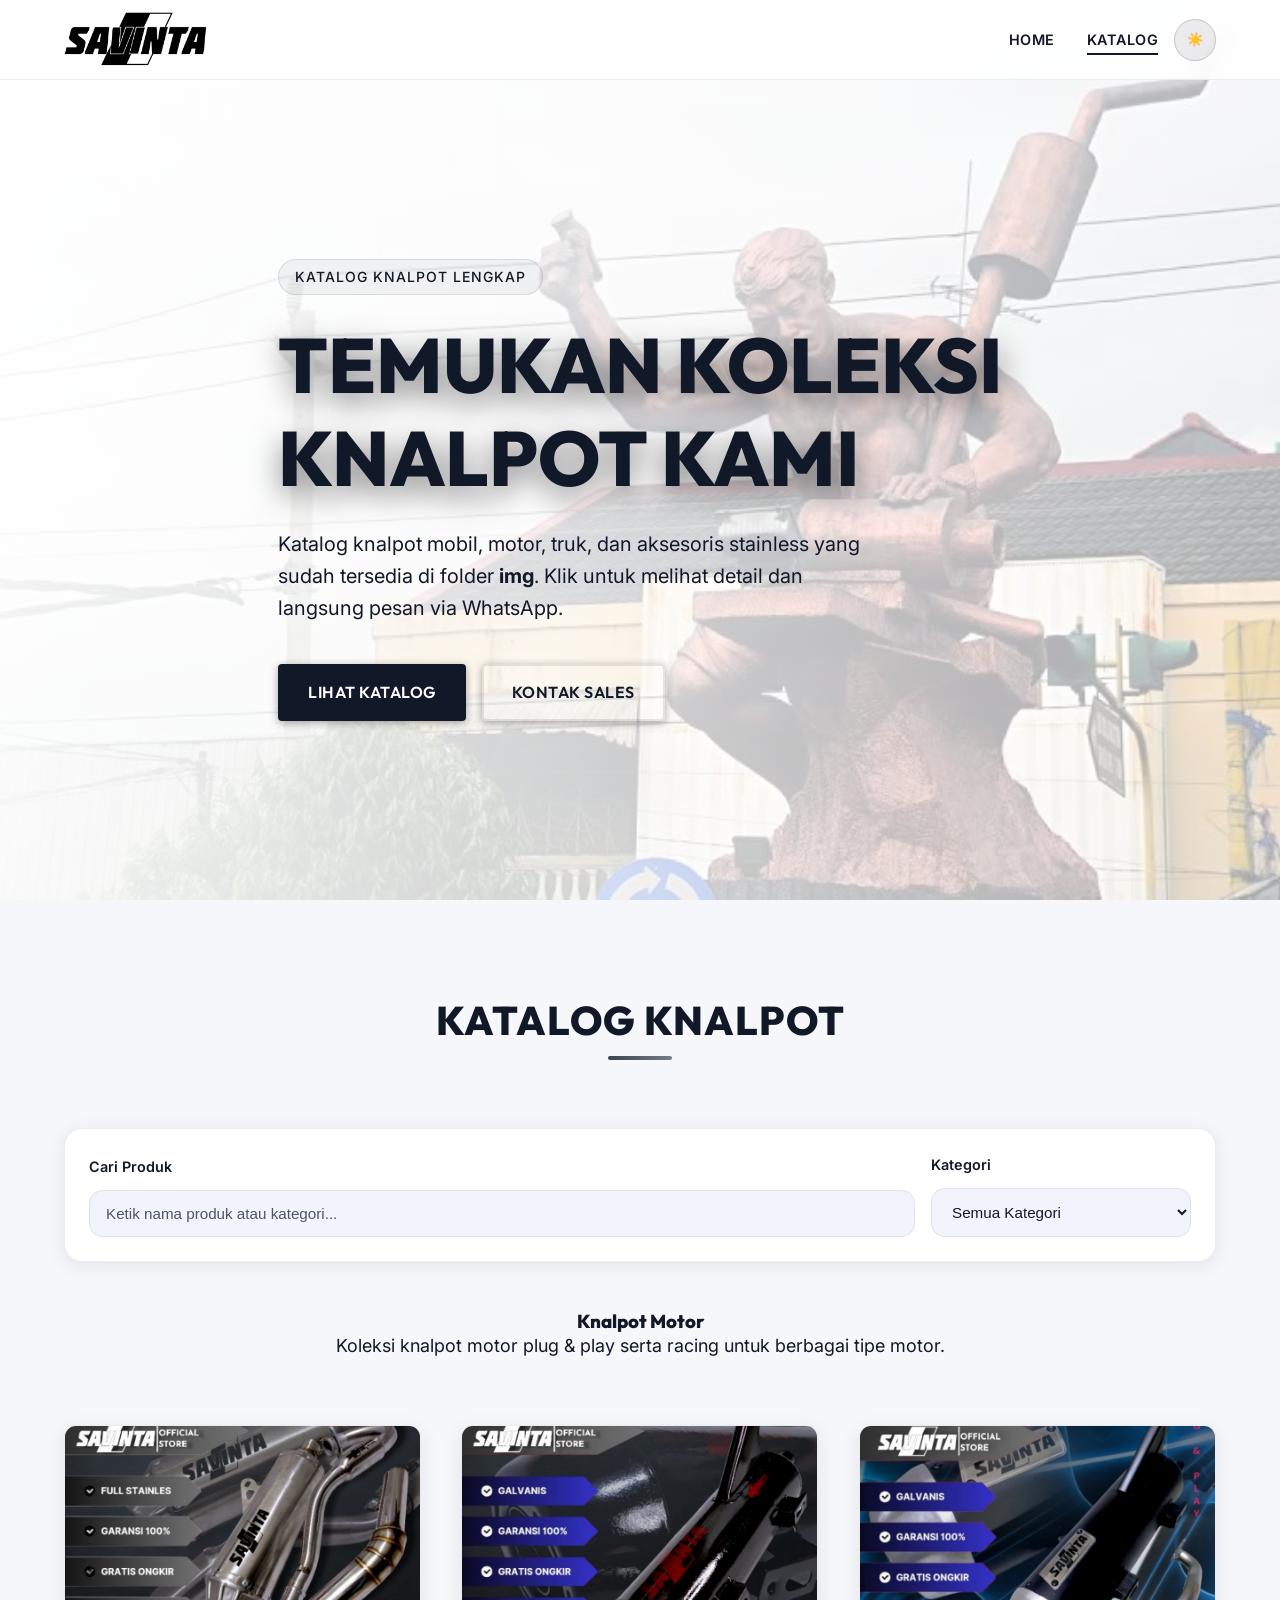
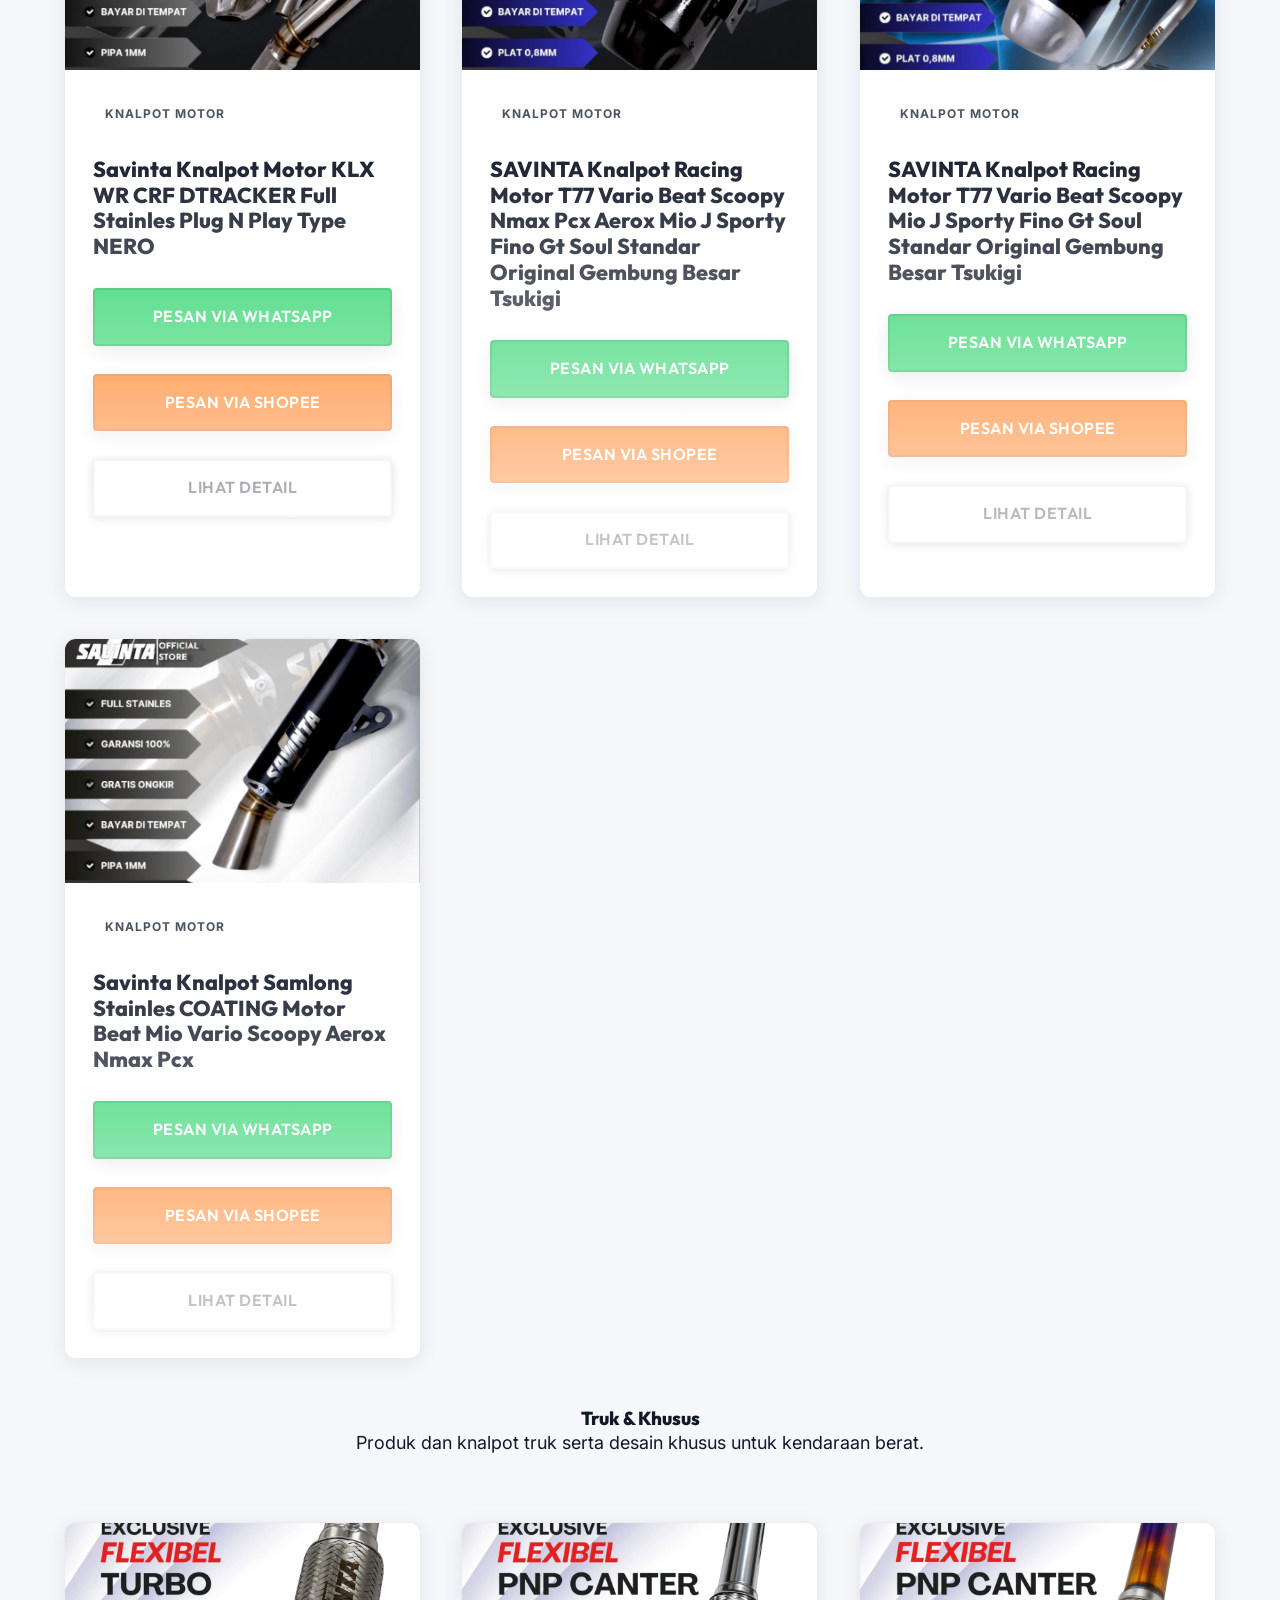
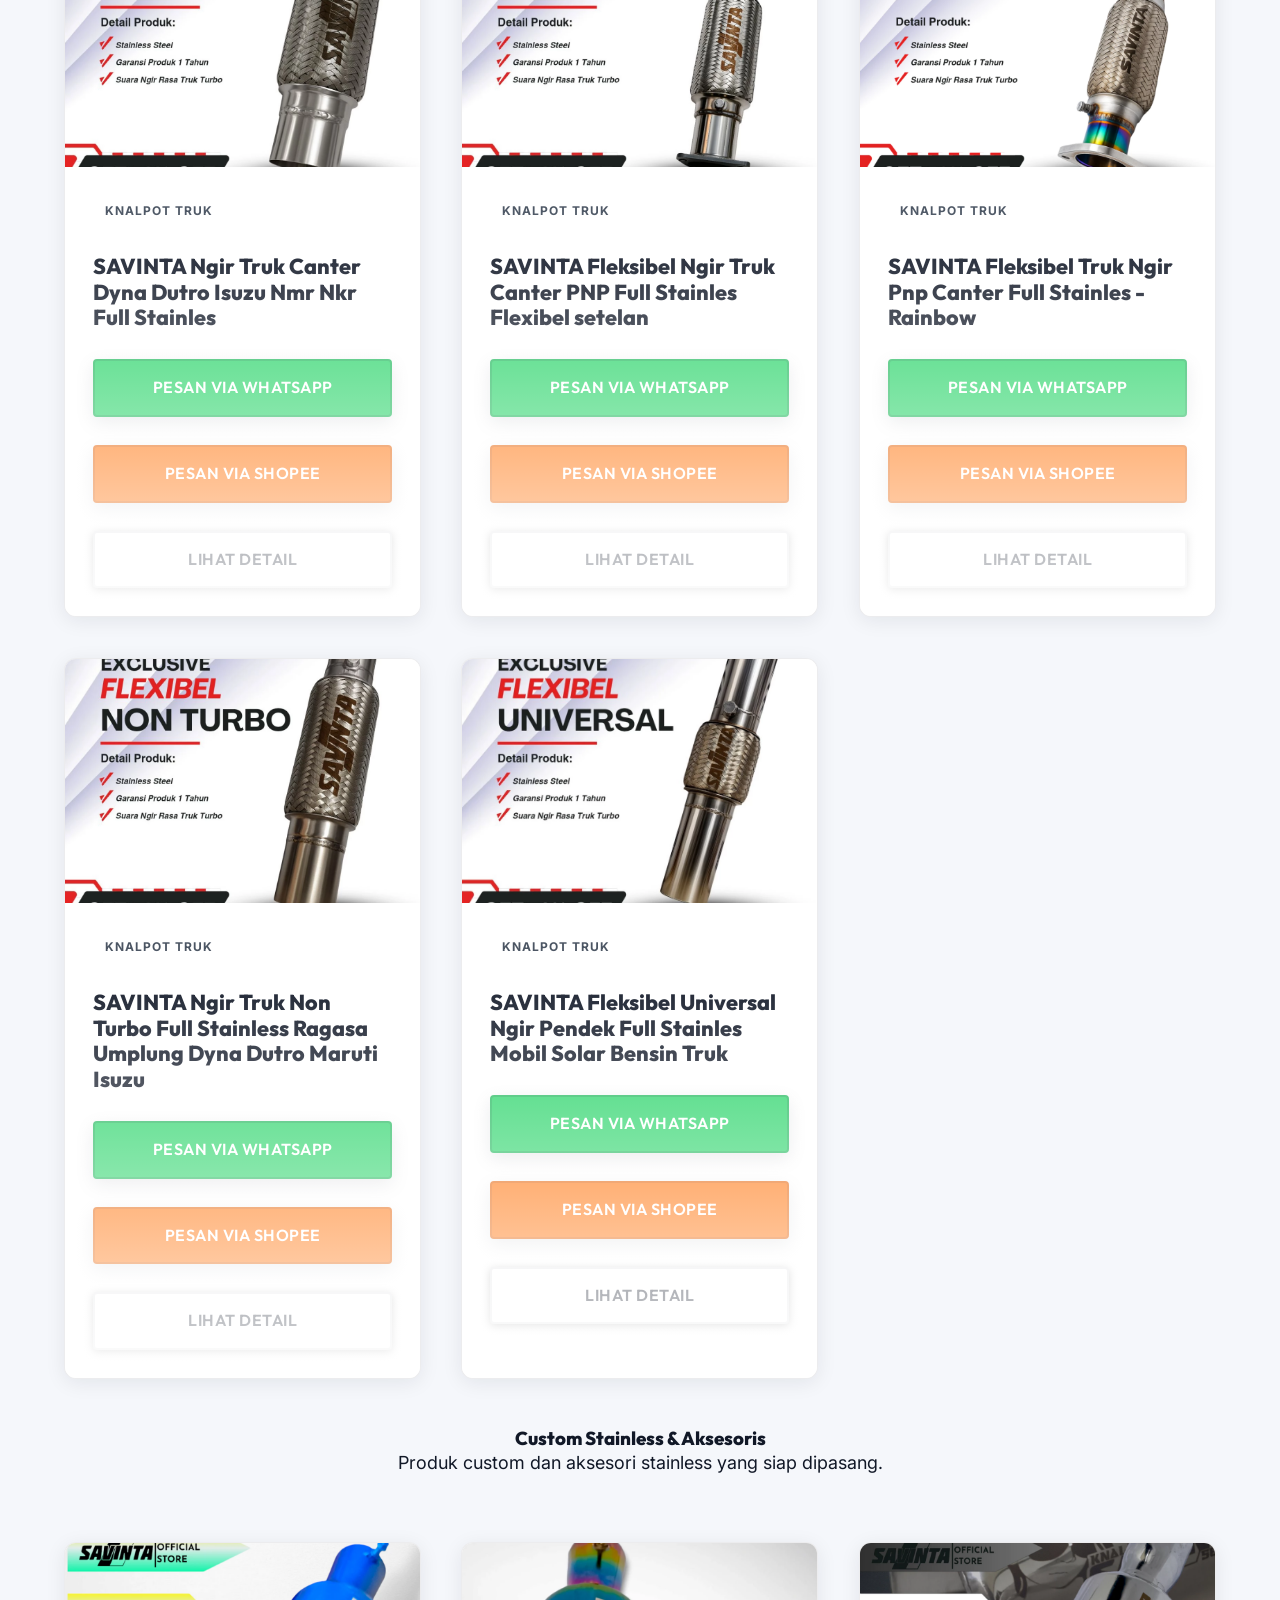
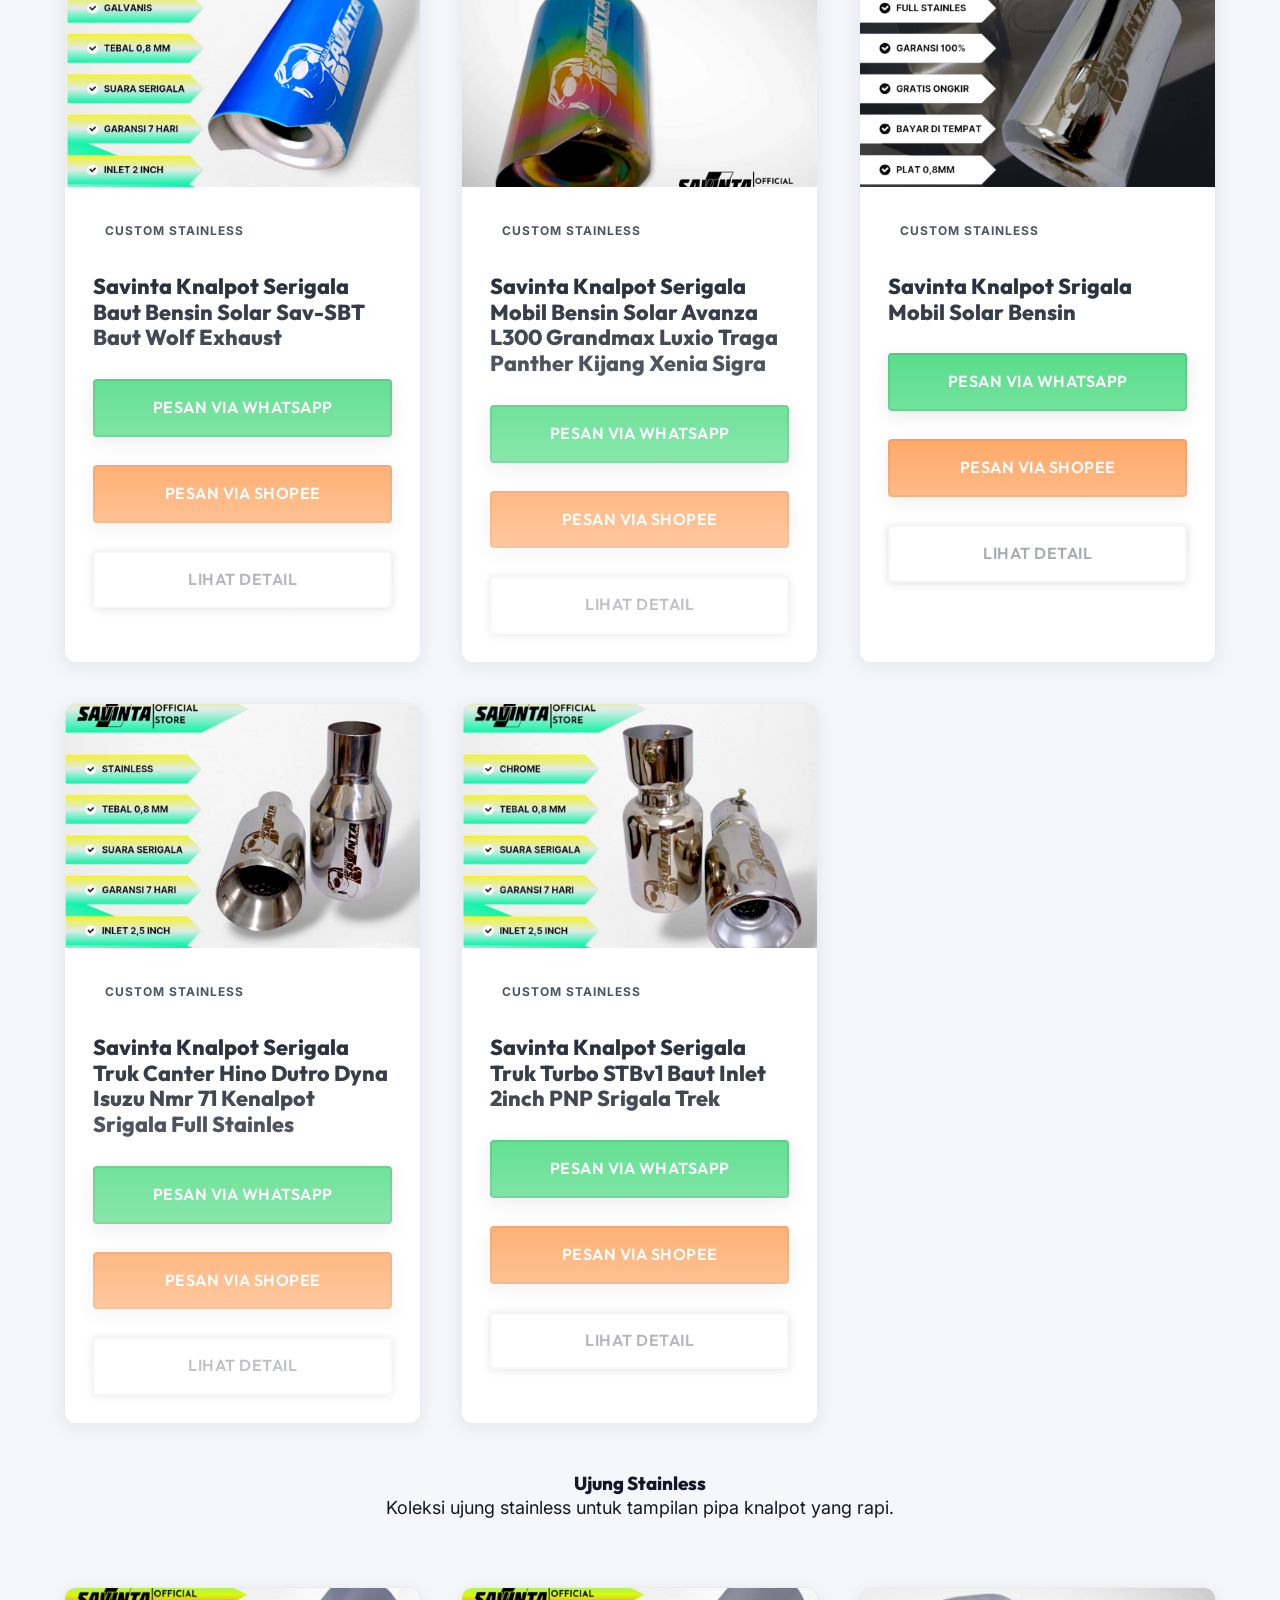
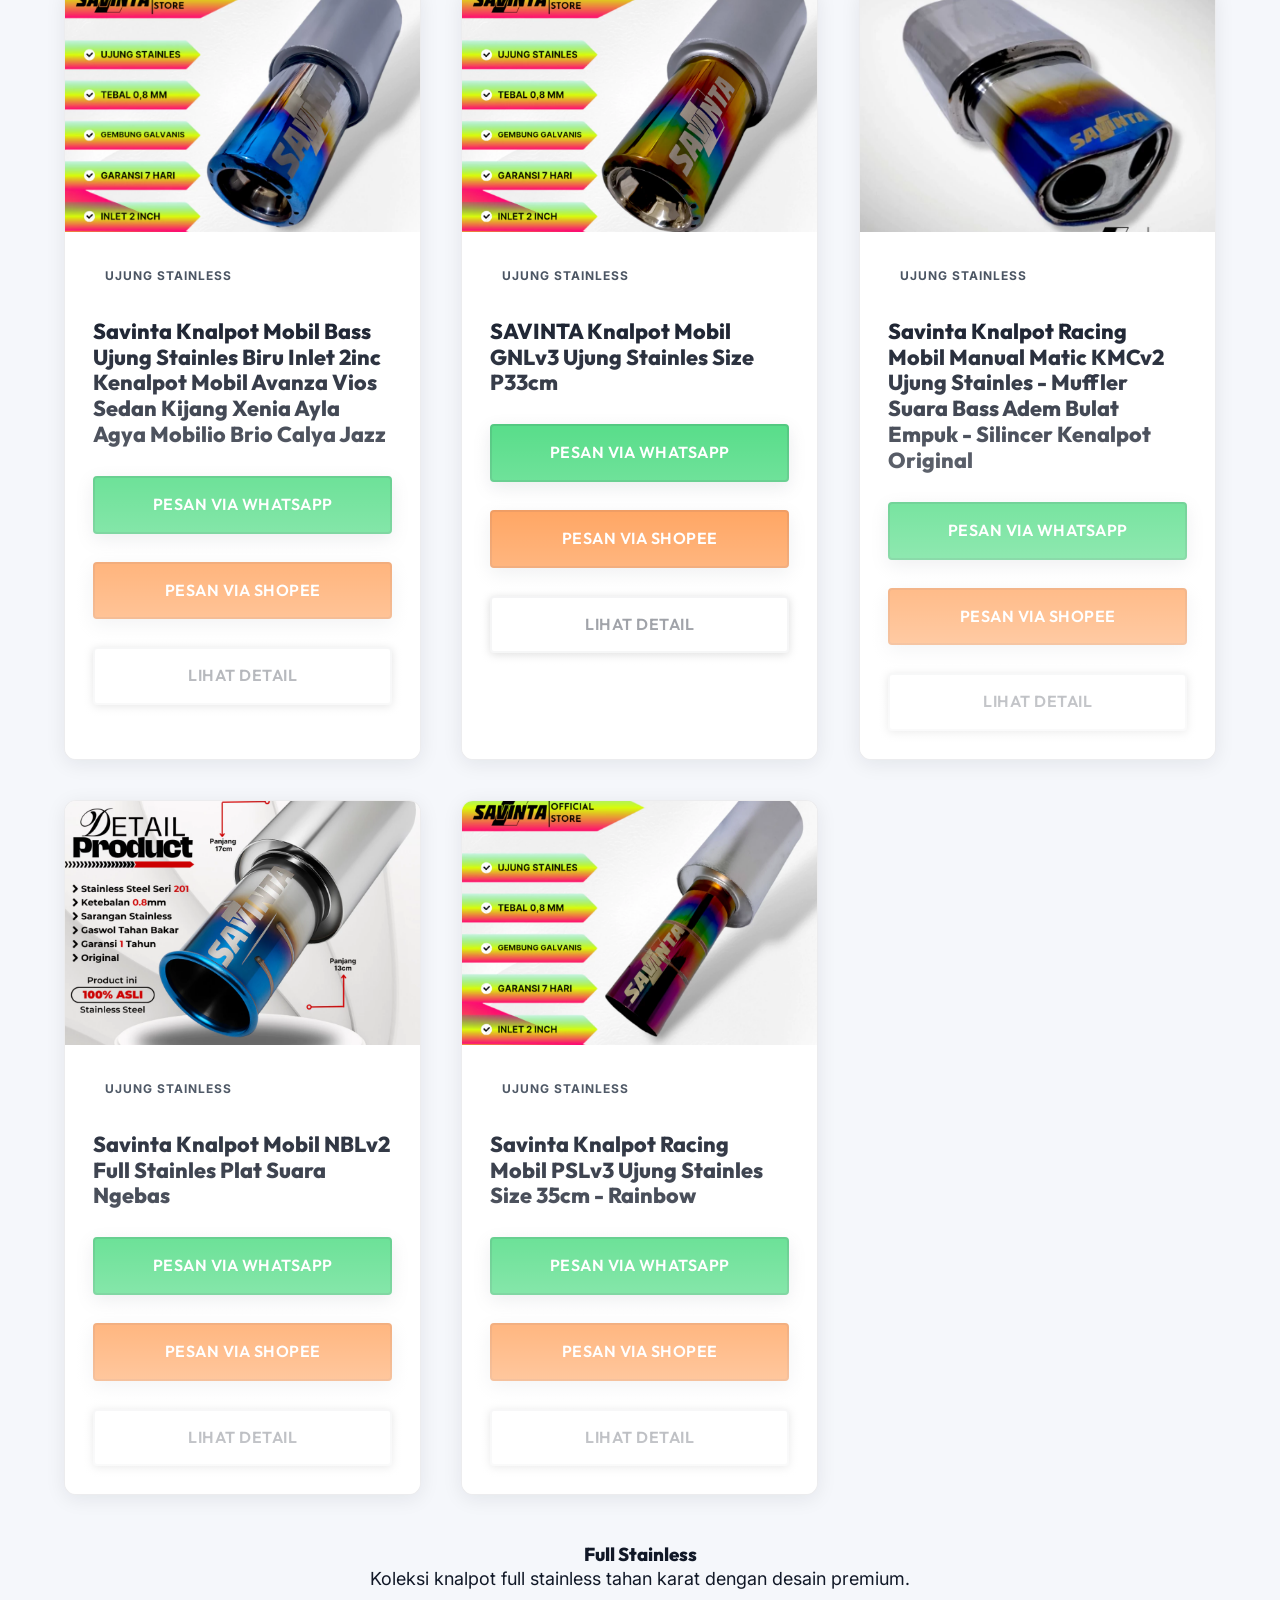
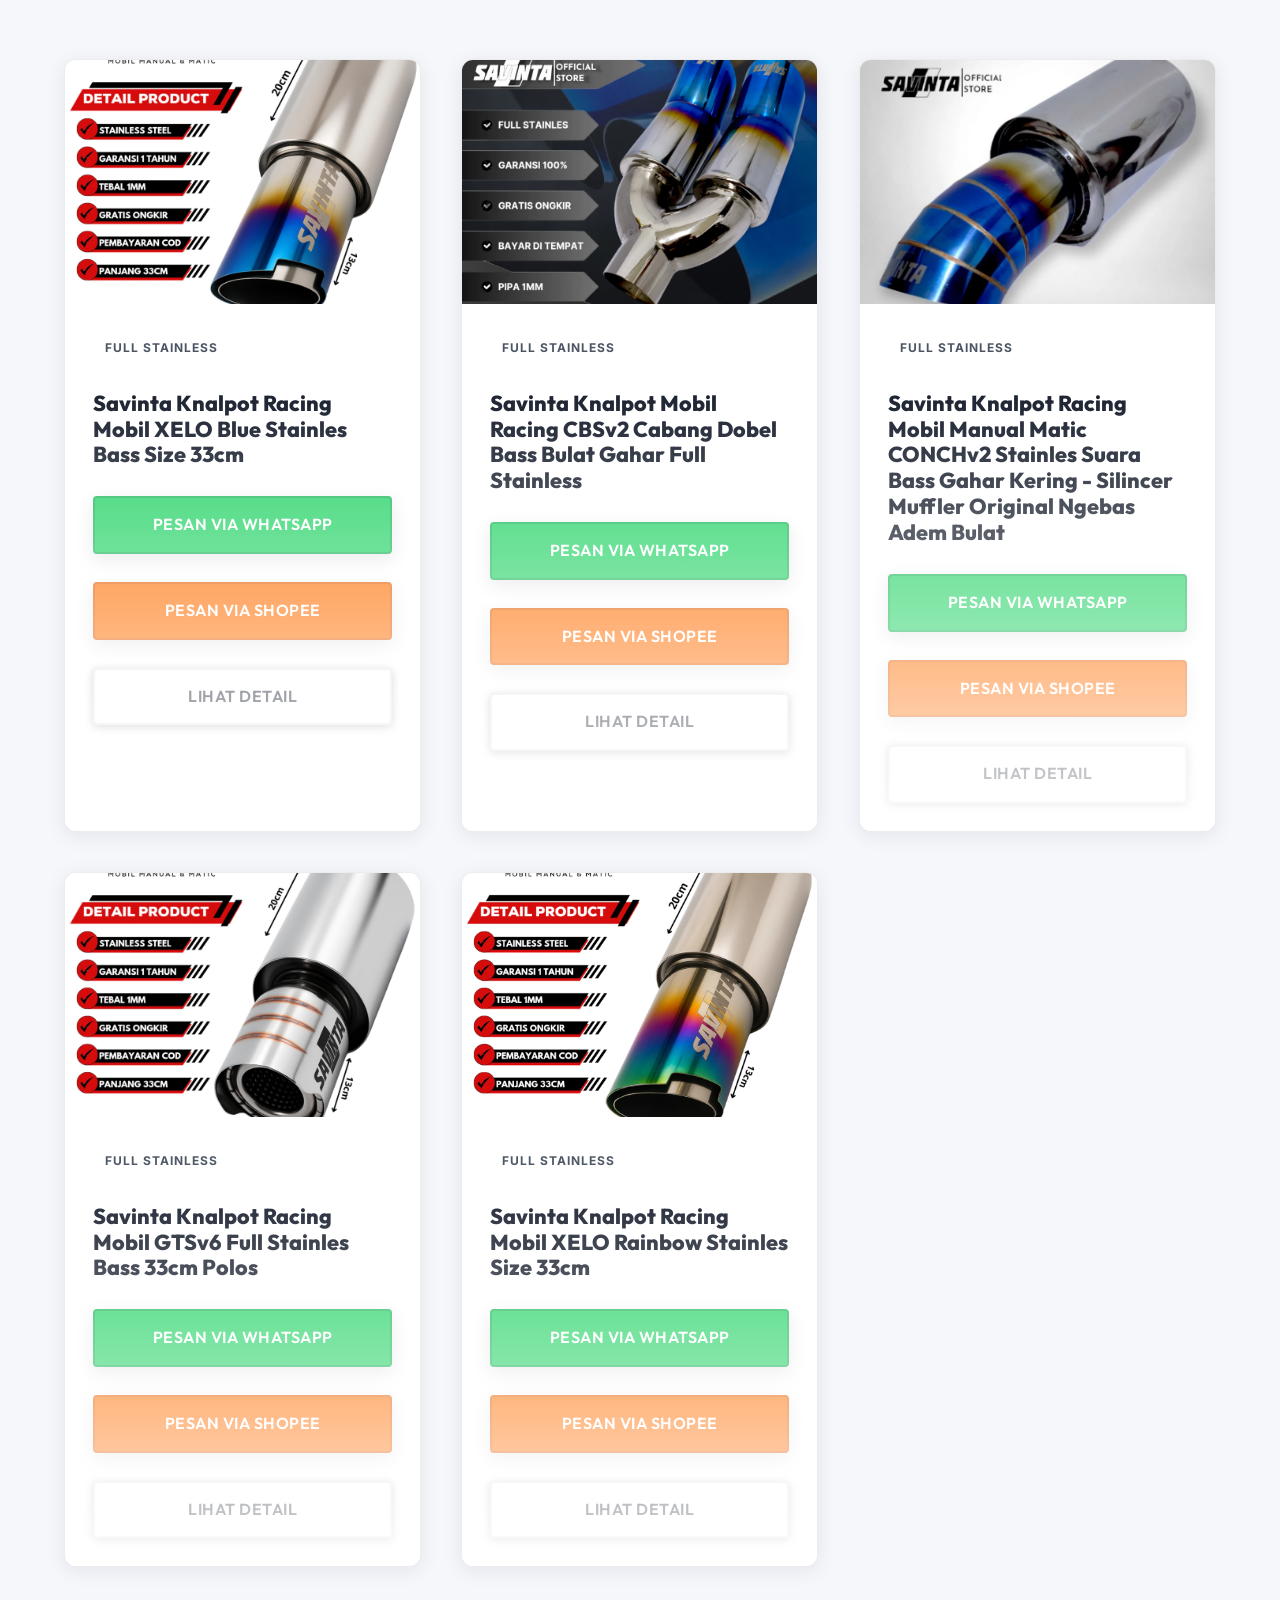
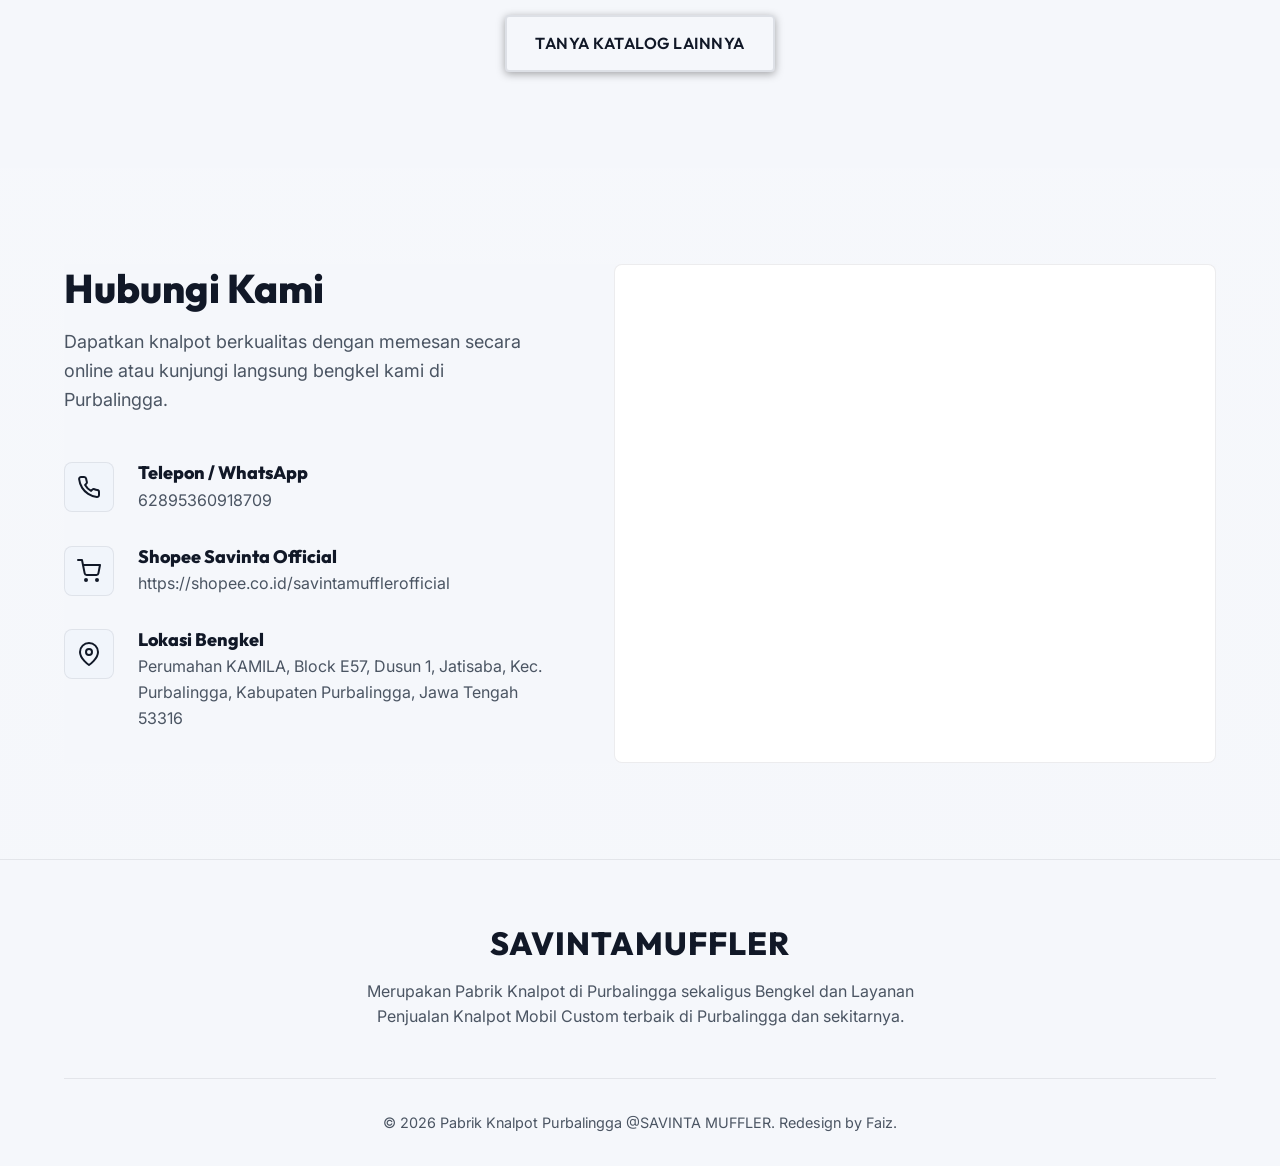
==== catalog.html @ f78b338f "Initial website upload" ====
<!DOCTYPE html>
<html lang="id">
<head>
    <meta charset="UTF-8">
    <meta name="viewport" content="width=device-width, initial-scale=1.0">
    <title>Katalog Knalpot | SAVINTA MUFFLER</title>
    <meta name="description" content="Katalog lengkap knalpot mobil, motor, truk, dan aksesoris stainless dari SAVINTA MUFFLER.">
    <link rel="preconnect" href="https://fonts.googleapis.com">
    <link rel="preconnect" href="https://fonts.gstatic.com" crossorigin>
    <link href="https://fonts.googleapis.com/css2?family=Inter:wght@300;400;500;600&family=Outfit:wght@400;600;800;900&display=swap" rel="stylesheet">
    <link rel="stylesheet" href="style.css">
    <script src="products.js" defer></script>
</head>
<body>
    <nav class="navbar">
        <div class="container nav-container">
            <a href="index.html" class="logo"><img src="img/logo savinta.png" alt="Savinta Muffler"></a>
            <div class="nav-links">
                <a href="index.html">Home</a>
                <a href="catalog.html" class="active">Katalog</a>
            </div>
            <button class="theme-toggle" type="button" aria-label="Toggle light and dark mode">🌙</button>
            <button class="mobile-menu-btn" aria-label="Toggle Menu">
                <span></span>
                <span></span>
                <span></span>
            </button>
        </div>
    </nav>

    <header id="home" class="hero">
        <div class="hero-overlay"></div>
        <div class="container hero-content animate-on-scroll">
            <div class="hero-badge">Katalog Knalpot Lengkap</div>
            <h1>Temukan Koleksi<br><span class="text-accent">Knalpot Kami</span></h1>
            <p>Katalog knalpot mobil, motor, truk, dan aksesoris stainless yang sudah tersedia di folder <strong>img</strong>. Klik untuk melihat detail dan langsung pesan via WhatsApp.</p>
            <div class="hero-buttons">
                <a href="#catalog" class="btn btn-primary">Lihat Katalog</a>
                <a href="index.html#contact" class="btn btn-secondary">Kontak Sales</a>
            </div>
        </div>
    </header>

    <main id="catalog">
        <section class="section products-section">
            <div class="container">
                <div class="section-header animate-on-scroll">
                    <h2>Katalog Knalpot</h2>
                </div>

                <div class="catalog-control-panel animate-on-scroll">
                    <div class="catalog-search">
                        <label for="catalog-search-input">Cari Produk</label>
                        <input id="catalog-search-input" type="search" placeholder="Ketik nama produk atau kategori...">
                    </div>
                    <div class="catalog-filter">
                        <label for="catalog-category-select">Kategori</label>
                        <select id="catalog-category-select">
                            <option value="all">Semua Kategori</option>
                            <option value="Knalpot Motor">Knalpot Motor</option>
                            <option value="Knalpot Truk">Knalpot Truk</option>
                            <option value="Custom Stainless">Custom Stainless</option>
                            <option value="Ujung Stainless">Ujung Stainless</option>
                            <option value="Full Stainless">Full Stainless</option>
                        </select>
                    </div>
                </div>

                <div class="section-header animate-on-scroll">
                    <h3>Knalpot Motor</h3>
                    <p>Koleksi knalpot motor plug & play serta racing untuk berbagai tipe motor.</p>
                </div>
                <div class="products-grid" id="category-motor"></div>

                <div class="section-header animate-on-scroll" style="margin-top: 3rem;">
                    <h3>Truk & Khusus</h3>
                    <p>Produk dan knalpot truk serta desain khusus untuk kendaraan berat.</p>
                </div>
                <div class="products-grid" id="category-truk"></div>

                <div class="section-header animate-on-scroll" style="margin-top: 3rem;">
                    <h3>Custom Stainless & Aksesoris</h3>
                    <p>Produk custom dan aksesori stainless yang siap dipasang.</p>
                </div>
                <div class="products-grid" id="category-custom"></div>

                <div class="section-header animate-on-scroll" style="margin-top: 3rem;">
                    <h3>Ujung Stainless</h3>
                    <p>Koleksi ujung stainless untuk tampilan pipa knalpot yang rapi.</p>
                </div>
                <div class="products-grid" id="category-ujung"></div>

                <div class="section-header animate-on-scroll" style="margin-top: 3rem;">
                    <h3>Full Stainless</h3>
                    <p>Koleksi knalpot full stainless tahan karat dengan desain premium.</p>
                </div>
                <div class="products-grid" id="category-full"></div>

                <div class="text-center" style="margin-top: 3rem;">
                    <a href="https://api.whatsapp.com/send?phone=62895360918709" class="btn btn-secondary">Tanya Katalog Lainnya</a>
                </div>
            </div>
        </section>
    </main>

    <section id="contact" class="section contact-section">
        <div class="container">
            <div class="contact-grid">
                <div class="contact-info animate-on-scroll fade-right">
                    <h2>Hubungi Kami</h2>
                    <p>Dapatkan knalpot berkualitas dengan memesan secara online atau kunjungi langsung bengkel kami di Purbalingga.</p>
                    
                    <div class="contact-methods">
                        <div class="contact-item">
                            <div class="contact-icon">
                                <svg width="24" height="24" viewBox="0 0 24 24" fill="none" stroke="currentColor" stroke-width="2" stroke-linecap="round" stroke-linejoin="round"><path d="M22 16.92v3a2 2 0 0 1-2.18 2 19.79 19.79 0 0 1-8.63-3.07 19.5 19.5 0 0 1-6-6 19.79 19.79 0 0 1-3.07-8.67A2 2 0 0 1 4.11 2h3a2 2 0 0 1 2 1.72 12.84 12.84 0 0 0 .7 2.81 2 2 0 0 1-.45 2.11L8.09 9.91a16 16 0 0 0 6 6l1.27-1.27a2 2 0 0 1 2.11-.45 12.84 12.84 0 0 0 2.81.7A2 2 0 0 1 22 16.92z"></path></svg>
                            </div>
                            <div>
                                <h4>Telepon / WhatsApp</h4>
                                <p><a href="https://api.whatsapp.com/send?phone=62895360918709" target="_blank">62895360918709</a></p>
                            </div>
                        </div>
                        <div class="contact-item">
                            <div class="contact-icon">
                                <svg width="24" height="24" viewBox="0 0 24 24" fill="none" stroke="currentColor" stroke-width="2" stroke-linecap="round" stroke-linejoin="round">
                                    <circle cx="9" cy="21" r="1"></circle>
                                    <circle cx="20" cy="21" r="1"></circle>
                                    <path d="M1 1h4l2.68 13.39a2 2 0 0 0 2 1.61h9.72a2 2 0 0 0 2-1.61L23 6H6"></path>
                                </svg>
                            </div>
                            <div>
                                <h4>Shopee Savinta Official</h4>
                                <p><a href="https://shopee.co.id/savintamufflerofficial?page=0&shopCollection=245071806" target="_blank">https://shopee.co.id/savintamufflerofficial</a></p>
                            </div>
                        </div>
                        <div class="contact-item">
                            <div class="contact-icon">
                                <svg width="24" height="24" viewBox="0 0 24 24" fill="none" stroke="currentColor" stroke-width="2" stroke-linecap="round" stroke-linejoin="round"><path d="M21 10c0 7-9 13-9 13s-9-6-9-13a9 9 0 0 1 18 0z"></path><circle cx="12" cy="10" r="3"></circle></svg>
                            </div>
                            <div>
                                <h4>Lokasi Bengkel</h4>
                                <p>Perumahan KAMILA, Block E57, Dusun 1, Jatisaba, Kec. Purbalingga, Kabupaten Purbalingga, Jawa Tengah 53316</p>
                            </div>
                        </div>
                    </div>
                </div>
                <div class="contact-map animate-on-scroll fade-left">
                    <div class="map-container">
                        <iframe src="https://www.google.com/maps/embed?pb=!1m18!1m12!1m3!1d3956.589694545901!2d109.3903911751651!3d-7.399785572860314!2m3!1f0!2f0!3f0!3m2!1i1024!2i768!4f13.1!3m3!1m2!1s0x2e65595ae5bf786d%3A0x7cb6e2f49caf1fd!2sSAVINTA%20MUFFLER%20(%20PUSAT%20KNALPOT%20)!5e0!3m2!1sid!2sid!4v1781726439568!5m2!1sid!2sid" width="600" height="450" style="border:0;" allowfullscreen="" loading="lazy" referrerpolicy="no-referrer-when-downgrade"></iframe>
                    </div>
                </div>
            </div>
        </div>
    </section>

    <footer class="footer">
        <div class="container">
            <div class="footer-content">
                <div class="footer-logo">
                    <h2>SAVINTA<span>MUFFLER</span></h2>
                    <p>Merupakan Pabrik Knalpot di Purbalingga sekaligus Bengkel dan Layanan Penjualan Knalpot Mobil Custom terbaik di Purbalingga dan sekitarnya.</p>
                </div>
            </div>
            <div class="footer-bottom">
                <p>&copy; 2026 Pabrik Knalpot Purbalingga @SAVINTA MUFFLER. Redesign by Faiz.</p>
            </div>
        </div>
    </footer>

    <script>
    const escapeHtml = window.escapeHtml || function(str) {
        if (!str) return '';
        return String(str)
            .replace(/&/g, '&amp;')
            .replace(/</g, '&lt;')
            .replace(/>/g, '&gt;')
            .replace(/"/g, '&quot;')
            .replace(/'/g, '&#039;');
    };

    // Auto-generate all catalog products from PRODUCTS data
    document.addEventListener('DOMContentLoaded', () => {
        if (window.PRODUCTS) {
            const categoryContainers = {
                'Knalpot Motor': document.getElementById('category-motor'),
                'Knalpot Truk': document.getElementById('category-truk'),
                'Custom Stainless': document.getElementById('category-custom'),
                'Ujung Stainless': document.getElementById('category-ujung'),
                'Full Stainless': document.getElementById('category-full')
            };

            Object.entries(PRODUCTS).forEach(([slug, prod], idx) => {
                const card = document.createElement('div');
                card.className = 'product-card animate-on-scroll fade-up';
                card.dataset.productSlug = slug;
                card.style.transitionDelay = (idx % 6) * 0.1 + 's';

                card.innerHTML = `
                    <div class="product-image">
                        <img src="${prod.image}" alt="${escapeHtml(prod.title)}">
                    </div>
                    <div class="product-info">
                        <span class="product-category">${escapeHtml(prod.category)}</span>
                        <h3>${escapeHtml(prod.title)}</h3>
                        <a class="btn btn-whatsapp btn-full" target="_blank" href="https://api.whatsapp.com/send?phone=62895360918709&text=${encodeURIComponent(prod.whatsapp)}">Pesan via WhatsApp</a>
                        <a class="btn btn-shopee btn-full" data-shopee-for="${slug}" target="_blank" href="${prod.shopee || '#'}">Pesan via Shopee</a>
                        <a href="product.html?id=${slug}" class="btn btn-secondary btn-full">Lihat Detail</a>
                    </div>`;

                const targetContainer = categoryContainers[prod.category] || document.getElementById('catalog-products');
                if (targetContainer) {
                    targetContainer.appendChild(card);
                }
            });
        }
    });
    </script>
    <script src="script.js"></script>
</body>
</html>
---- style.css ----
:root {
    /* Color Palette - Premium Dark/Garage Theme */
    --bg-primary: #000000;
    --bg-secondary: #0b0b0b;
    --bg-tertiary: #141414;

    --accent-primary: #ffffff; /* white accent for monochrome */
    --accent-hover: #e6e6e6;
    --accent-contrast: #000000; /* contrasting dark color for buttons/text */

    --text-primary: #ffffff;
    --text-secondary: #bfbfbf;
    --text-muted: #808080;
    
    --border-color: rgba(255, 255, 255, 0.08);
    
    /* Typography */
    --font-heading: 'Outfit', sans-serif;
    --font-body: 'Inter', sans-serif;
    
    /* Layout */
    --max-width: 1200px;
    --nav-height: 80px;
    
    /* Effects */
    --transition-fast: 0.2s ease;
    --transition-normal: 0.4s cubic-bezier(0.16, 1, 0.3, 1);
    --shadow-subtle: 0 4px 20px rgba(0,0,0,0.45);
    --shadow-glow: 0 6px 18px rgba(0,0,0,0.35);
}

* {
    margin: 0;
    padding: 0;
    box-sizing: border-box;
}

html {
    scroll-behavior: smooth;
    scroll-padding-top: var(--nav-height);
}

body {
    font-family: var(--font-body);
    background-color: var(--bg-primary);
    background-image: linear-gradient(180deg, rgba(255,255,255,0.02) 0%, rgba(0,0,0,0.06) 100%);
    color: var(--text-primary);
    line-height: 1.6;
    overflow-x: hidden;
}

body.light-mode {
    --bg-primary: #f5f7fb;
    --bg-secondary: #ffffff;
    --bg-tertiary: #f1f5fb;
    --accent-primary: #111827;
    --accent-hover: #1f2937;
    --accent-contrast: #ffffff;
    --text-primary: #111827;
    --text-secondary: #4b5563;
    --text-muted: #6b7280;
    --border-color: rgba(17, 24, 39, 0.08);
    --shadow-subtle: 0 4px 20px rgba(15, 23, 42, 0.08);
    --shadow-glow: 0 6px 18px rgba(15, 23, 42, 0.12);
    background-color: var(--bg-primary);
    background-image: linear-gradient(180deg, rgba(255,255,255,0.95) 0%, rgba(245,247,251,0.95) 100%);
}

body.light-mode .navbar {
    background-color: rgba(255,255,255,0.88);
}

body.light-mode .navbar.scrolled {
    background-color: rgba(255,255,255,0.98);
    box-shadow: 0 4px 20px rgba(15,23,42,0.08);
    border-bottom-color: var(--border-color);
}

body.light-mode .hero-overlay {
    background: linear-gradient(90deg, rgba(245,247,251,0.9) 0%, rgba(245,247,251,0.75) 50%, rgba(245,247,251,0.6) 100%);
}

body.light-mode .btn-primary {
    background-color: var(--accent-primary);
    color: var(--accent-contrast);
    border-color: rgba(17,24,39,0.12);
}

body.light-mode .btn-primary:hover {
    box-shadow: 0 12px 28px rgba(15,23,42,0.1);
}

body.light-mode .btn-secondary:hover {
    border-color: rgba(17,24,39,0.15);
    background-color: rgba(17,24,39,0.04);
}

body.light-mode .footer-bottom {
    border-top-color: var(--border-color);
    color: var(--text-muted);
}

body.light-mode .nav-links a:hover::after,
body.light-mode .nav-links a.active::after {
    background-color: var(--accent-primary);
}

body.light-mode .hero p,
body.light-mode .section-header p,
body.light-mode .about-text p,
body.light-mode .product-info h3,
body.light-mode .product-info span,
body.light-mode .feature-card p,
body.light-mode .benefit-card p,
body.light-mode .contact-info p,
body.light-mode .footer p {
    color: var(--text-secondary);
}

body.light-mode .btn-primary {
    background-color: var(--accent-primary);
    color: var(--accent-contrast);
}

body.light-mode .btn-secondary {
    color: var(--text-primary);
    border-color: rgba(17,24,39,0.1);
}

body.light-mode .nav-links a {
    color: var(--text-primary);
}

body.light-mode .catalog-control-panel,
body.light-mode .product-card,
body.light-mode .detail-info,
body.light-mode .media-carousel,
body.light-mode .benefit-card,
body.light-mode .feature-card,
body.light-mode .contact-icon,
body.light-mode .footer {
    background-color: var(--bg-secondary);
}

body.light-mode .catalog-control-panel {
    border-color: var(--border-color);
    box-shadow: var(--shadow-subtle);
}

body.light-mode .catalog-search input,
body.light-mode .catalog-filter select {
    background-color: var(--bg-tertiary);
    border-color: var(--border-color);
    color: var(--text-primary);
}

body.light-mode .catalog-search input::placeholder,
body.light-mode .catalog-filter select {
    color: var(--text-secondary);
}

body.light-mode .product-card {
    border: 1px solid var(--border-color);
    box-shadow: 0 12px 24px rgba(15,23,42,0.08);
}

body.light-mode .product-card:hover {
    box-shadow: 0 14px 30px rgba(15,23,42,0.12);
}

body.light-mode .product-image {
    background-color: #f8fafc;
}

body.light-mode .product-card::after {
    background: linear-gradient(180deg, transparent 0%, rgba(245,247,251,0.95) 100%);
}

body.light-mode .carousel-button {
    background: rgba(17,24,39,0.18);
    color: var(--text-primary);
    border-color: rgba(17,24,39,0.24);
}

body.light-mode .carousel-button:hover {
    background: rgba(17,24,39,0.24);
}

body.light-mode .carousel-dot {
    background: rgba(17,24,39,0.18);
    border-color: rgba(17,24,39,0.25);
}

body.light-mode .carousel-dot.active {
    background: rgba(17,24,39,0.85);
}

body.light-mode .btn-secondary:hover {
    border-color: rgba(17,24,39,0.15);
    background-color: rgba(17,24,39,0.04);
}

body.light-mode .footer {
    border-top-color: var(--border-color);
    background-color: var(--bg-tertiary);
}

body.light-mode .hero h1,
body.light-mode .hero p,
body.light-mode .hero-badge,
body.light-mode .section-header h2,
body.light-mode .section-header p,
body.light-mode .about-text h2,
body.light-mode .detail-info h1,
body.light-mode .product-info h3,
body.light-mode .feature-card h3,
body.light-mode .benefit-card h3,
body.light-mode .contact-item h4,
body.light-mode .contact-info > p {
    color: var(--text-primary);
}

body.light-mode .hero-edge,
body.light-mode .about-text p,
body.light-mode .product-description,
body.light-mode .detail-error p,
body.light-mode .footer p,
body.light-mode .benefit-card p,
body.light-mode .feature-card p {
    color: var(--text-secondary);
}

body.light-mode .hero-overlay {
    background: linear-gradient(90deg, rgba(255,255,255,0.92) 0%, rgba(255,255,255,0.78) 50%, rgba(255,255,255,0.68) 100%);
}

body.light-mode .hero-badge {
    background-color: rgba(17,24,39,0.05);
    border-color: rgba(17,24,39,0.12);
}

body.light-mode .about-section,
body.light-mode .products-section,
body.light-mode .product-detail-page,
body.light-mode .contact-grid {
    background-color: var(--bg-primary);
}

body.light-mode .about-image::before {
    border-color: rgba(17,24,39,0.1);
}

body.light-mode .about-image img,
body.light-mode .about-image video,
body.light-mode .detail-image img,
body.light-mode .product-card {
    box-shadow: var(--shadow-subtle);
}

body.light-mode .product-card::after {
    background: linear-gradient(180deg, transparent 0%, rgba(255,255,255,0.85) 100%);
}

body.light-mode .feature-icon,
body.light-mode .benefit-icon {
    background-color: rgba(17,24,39,0.08);
}

body.light-mode .contact-icon {
    background-color: var(--bg-tertiary);
    color: var(--accent-primary);
}

body.light-mode .map-container {
    background-color: var(--bg-secondary);
}

body.light-mode .nav-links {
    background-color: rgba(255,255,255,0.98);
}

body.light-mode .nav-links.active {
    background-color: rgba(255,255,255,0.98);
}

body.light-mode .mobile-menu-btn span {
    background-color: var(--text-primary);
}

body.light-mode .theme-toggle {
    background: rgba(17,24,39,0.08);
    color: var(--text-primary);
    border-color: rgba(17,24,39,0.18);
}

body.light-mode .hero h1,
body.light-mode .hero p,
body.light-mode .hero-badge {
    color: var(--text-primary);
}

body.light-mode .hero-overlay {
    background: linear-gradient(90deg, rgba(255,255,255,0.95) 0%, rgba(255,255,255,0.8) 50%, rgba(255,255,255,0.65) 100%);
}

body.light-mode .hero-badge {
    border-color: rgba(17,24,39,0.1);
}

body.light-mode .about-section,
body.light-mode .products-section,
body.light-mode .footer,
body.light-mode .product-detail-page,
body.light-mode .contact-grid {
    background-color: var(--bg-primary);
}

body.light-mode .section-header h2::after {
    background: linear-gradient(90deg, rgba(17,24,39,0.85), rgba(75,85,99,0.8));
}

body.light-mode .about-list li::before,
body.light-mode .feature-icon,
body.light-mode .benefit-icon {
    background-color: rgba(17,24,39,0.08);
}

body.light-mode .contact-icon {
    background-color: var(--bg-tertiary);
    color: var(--accent-primary);
}

body.light-mode .map-container {
    background-color: var(--bg-secondary);
}

body.light-mode .mobile-menu-btn span {
    background-color: var(--text-primary);
}

body.light-mode .nav-links {
    background-color: rgba(255,255,255,0.98);
}

body.light-mode .nav-links.active {
    background-color: rgba(255,255,255,0.95);
}

body.light-mode .product-detail-actions a.btn-whatsapp,
body.light-mode .product-detail-actions a.btn-shopee {
    box-shadow: none;
}

body.light-mode .btn-whatsapp,
body.light-mode .btn-shopee {
    box-shadow: 0 6px 18px rgba(15,23,42,0.12);
}

body.light-mode .detail-error p,
body.light-mode .detail-info h1,
body.light-mode .product-description,
body.light-mode .contact-info > p {
    color: var(--text-secondary);
}

h1, h2, h3, h4, h5, h6 {
    font-family: var(--font-heading);
    font-weight: 800;
    line-height: 1.2;
}

a {
    text-decoration: none;
    color: inherit;
    transition: color var(--transition-fast);
}

ul {
    list-style: none;
}

.container {
    max-width: var(--max-width);
    margin: 0 auto;
    padding: 0 24px;
}

.text-accent {
    color: var(--accent-primary);
}

.text-center {
    text-align: center;
}

/* Typography Utilities */
.section-header {
    text-align: center;
    margin-bottom: 4rem;
}

.section-header h2 {
    font-size: 2.5rem;
    margin-bottom: 1rem;
    text-transform: uppercase;
    letter-spacing: 1px;
}

.section-header h2 {
    position: relative;
    padding-bottom: 1.25rem;
}

.section-header h2::after {
    content: '';
    position: absolute;
    left: 50%;
    transform: translateX(-50%);
    bottom: 0.25rem;
    width: 64px;
    height: 4px;
    background: linear-gradient(90deg, rgba(255,255,255,0.95), rgba(191,191,191,0.9));
    border-radius: 4px;
    opacity: 0.95;
}

.section-header p {
    color: var(--text-secondary);
    font-size: 1.125rem;
}

.section {
    padding: 6rem 0;
}

/* Buttons */
.btn {
    display: inline-flex;
    align-items: center;
    justify-content: center;
    padding: 14px 28px;
    font-family: var(--font-heading);
    font-weight: 600;
    font-size: 1rem;
    letter-spacing: 0.5px;
    border-radius: 4px;
    transition: all var(--transition-fast);
    cursor: pointer;
    text-transform: uppercase;
    gap: 8px;
    box-shadow: 0 2px 8px rgba(0,0,0,0.35);
}

.theme-toggle {
    width: 42px;
    height: 42px;
    display: inline-flex;
    align-items: center;
    justify-content: center;
    border: 1px solid rgba(255,255,255,0.12);
    border-radius: 50%;
    background: rgba(255,255,255,0.08);
    color: var(--accent-primary);
    cursor: pointer;
    margin-left: 1rem;
    transition: background var(--transition-fast), transform var(--transition-fast), color var(--transition-fast), border-color var(--transition-fast);
}

.theme-toggle:hover {
    background: rgba(255,255,255,0.16);
    transform: scale(1.05);
}

body.light-mode .theme-toggle {
    background: rgba(17,24,39,0.08);
    color: var(--text-primary);
    border-color: rgba(17,24,39,0.18);
}

.btn-primary {
    background-color: var(--accent-contrast);
    color: var(--accent-primary);
    border: 2px solid rgba(255,255,255,0.06);
}

.btn-primary:hover {
    background-color: var(--bg-secondary);
    border-color: rgba(255,255,255,0.12);
    box-shadow: 0 6px 24px rgba(0,0,0,0.45);
    transform: translateY(-2px);
}

.btn-whatsapp {
    background-color: #25d366;
    color: #ffffff;
    border: 2px solid #1eb85a;
}

.btn-whatsapp:hover {
    background-color: #1aa34a;
    border-color: #17a248;
    box-shadow: 0 8px 28px rgba(37, 211, 102, 0.24);
    transform: translateY(-2px);
}

.btn-shopee {
    background-color: #ff6d00;
    color: #ffffff;
    border: 2px solid #e55e00;
}

.btn-shopee:hover {
    background-color: #e65a00;
    border-color: #cc5200;
    box-shadow: 0 8px 28px rgba(255, 109, 0, 0.24);
    transform: translateY(-2px);
}

.btn-secondary {
    background-color: transparent;
    color: var(--text-primary);
    border: 2px solid var(--border-color);
}

.btn-secondary:hover {
    border-color: rgba(255,255,255,0.12);
    background-color: rgba(255,255,255,0.02);
    transform: translateY(-2px);
}

.btn-full {
    width: 100%;
}

/* Navbar */
.navbar {
    position: fixed;
    top: 0;
    left: 0;
    width: 100%;
    height: var(--nav-height);
    background-color: rgba(10, 10, 12, 0.85);
    backdrop-filter: blur(12px);
    -webkit-backdrop-filter: blur(12px);
    z-index: 1000;
    border-bottom: 1px solid var(--border-color);
    transition: all var(--transition-fast);
}

.navbar.scrolled {
    background-color: rgba(10, 10, 12, 0.98);
    box-shadow: 0 4px 20px rgba(0,0,0,0.5);
}

.nav-container {
    display: flex;
    justify-content: space-between;
    align-items: center;
    height: 100%;
}

.logo {
    font-family: var(--font-heading);
    font-size: 1.5rem;
    font-weight: 900;
    letter-spacing: 1px;
}

.logo span {
    color: var(--accent-primary);
}

.logo img {
    height: calc(var(--nav-height) * 1.8);
    width: auto;
    display: block;

    filter:
        drop-shadow(0 0 3px rgba(255,255,255,0.8))
        drop-shadow(0 0 8px rgba(255,255,255,0.5));
}

.nav-links {
    display: flex;
    gap: 2rem;
    margin-left: auto;
    align-items: center;
}

.nav-links a {
    font-size: 0.9rem;
    font-weight: 600;
    text-transform: uppercase;
    letter-spacing: 0.5px;
    position: relative;
    color: var(--text-primary);
}

.nav-links a::after {
    content: '';
    position: absolute;
    bottom: -4px;
    left: 0;
    width: 0;
    height: 2px;
    background-color: var(--accent-primary);
    transition: width var(--transition-fast);
}

.nav-links a:hover::after,
.nav-links a.active::after {
    width: 100%;
}

.mobile-menu-btn {
    display: none;
    background: none;
    border: none;
    cursor: pointer;
    width: 30px;
    height: 20px;
    position: relative;
    z-index: 1001;
}

.mobile-menu-btn span {
    position: absolute;
    width: 100%;
    height: 2px;
    background-color: var(--text-primary);
    left: 0;
    transition: all var(--transition-fast);
}

.mobile-menu-btn span:nth-child(1) { top: 0; }
.mobile-menu-btn span:nth-child(2) { top: 9px; }
.mobile-menu-btn span:nth-child(3) { bottom: 0; }

/* Hero Section */
.hero {
    position: relative;
    min-height: 100vh;
    display: flex;
    align-items: center;
    background-image: url('img/patung knalpot.jpg');
    background-size: cover;
    background-position: center;
    background-attachment: fixed;
    padding-top: var(--nav-height);
}

.hero-overlay {
    position: absolute;
    top: 0;
    left: 0;
    width: 100%;
    height: 100%;
    background: linear-gradient(
        90deg, 
        rgba(10, 10, 12, 0.95) 0%, 
        rgba(10, 10, 12, 0.8) 50%, 
        rgba(10, 10, 12, 0.6) 100%
    );
}

.hero-content {
    position: relative;
    z-index: 1;
    max-width: 800px;
}

.hero-badge {
    display: inline-block;
    padding: 6px 16px;
    background-color: rgba(255, 255, 255, 0.1);
    border: 1px solid rgba(255, 255, 255, 0.2);
    border-radius: 100px;
    font-size: 0.875rem;
    font-weight: 500;
    margin-bottom: 1.5rem;
    text-transform: uppercase;
    letter-spacing: 1px;
}

.hero h1 {
    font-size: clamp(3rem, 6vw, 5.5rem);
    text-transform: uppercase;
    margin-bottom: 1.5rem;
    text-shadow: 0 10px 30px rgba(0,0,0,0.5);
}

.hero p {
    font-size: 1.25rem;
    color: var(--text-secondary);
    margin-bottom: 2.5rem;
    max-width: 600px;
}

.hero-buttons {
    display: flex;
    gap: 1rem;
}

/* About Section */
.about-section {
    background-color: var(--bg-secondary);
}

.about-grid {
    display: grid;
    grid-template-columns: 1fr 1fr;
    gap: 2.5rem;
    align-items: center;
}

.about-image {
    position: relative;
}

.about-image img,
.about-image video {
    width: 100%;
    border-radius: 8px;
    box-shadow: var(--shadow-subtle);
    filter: none;
}

.media-carousel {
    position: relative;
    overflow: hidden;
    border-radius: 20px;
    background-color: rgba(255, 255, 255, 0.03);
    border: 1px solid rgba(255,255,255,0.08);
    box-shadow: var(--shadow-subtle);
}

.media-slides {
    display: flex;
    transition: transform 0.55s ease;
}

.media-slide {
    min-width: 100%;
    display: grid;
    place-items: center;
    overflow: hidden;
}

.media-slide img,
.media-slide video {
    width: 100%;
    max-height: 520px;
    object-fit: cover;
    display: block;
}

.carousel-button {
    position: absolute;
    top: 50%;
    transform: translateY(-50%);
    width: 42px;
    height: 42px;
    border-radius: 50%;
    border: 1px solid rgba(255,255,255,0.15);
    background: rgba(0,0,0,0.45);
    color: #ffffff;
    display: flex;
    align-items: center;
    justify-content: center;
    font-size: 1.6rem;
    cursor: pointer;
    transition: background var(--transition-fast), transform var(--transition-fast);
    z-index: 2;
}

.carousel-button:hover {
    background: rgba(255, 255, 255, 0.15);
    transform: translateY(-50%) scale(1.05);
}

.carousel-button.prev {
    left: 12px;
}

.carousel-button.next {
    right: 12px;
}

.carousel-dots {
    position: absolute;
    bottom: 16px;
    left: 50%;
    transform: translateX(-50%);
    display: flex;
    gap: 10px;
    z-index: 2;
}

.carousel-dot {
    width: 12px;
    height: 12px;
    border-radius: 50%;
    background: rgba(255,255,255,0.35);
    border: 1px solid rgba(255,255,255,0.7);
    cursor: pointer;
    transition: transform var(--transition-fast), background var(--transition-fast);
}

.carousel-dot.active {
    background: rgba(255,255,255,0.95);
    transform: scale(1.15);
}

.about-image::before {
    content: '';
    position: absolute;
    top: -20px;
    left: -20px;
    width: 100%;
    height: 100%;
    border: 2px solid var(--accent-primary);
    border-radius: 8px;
    z-index: -1;
}

.about-text h2 {
    font-size: 2.4rem;
    margin-bottom: 0.6rem;
    line-height: 1.05;
    letter-spacing: -0.02em;
    text-align: left;
    max-width: 660px;
}

.about-text p {
    color: var(--text-secondary);
    margin-bottom: 1.25rem;
    font-size: 1.05rem;
}

.about-list {
    margin-top: 2rem;
}

.about-list li {
    position: relative;
    padding-left: 1.5rem;
    margin-bottom: 1rem;
    color: var(--text-secondary);
}

.about-list li::before {
    content: '';
    position: absolute;
    left: 0;
    top: 10px;
    width: 6px;
    height: 6px;
    background-color: var(--accent-primary);
    border-radius: 50%;
}

.about-list li strong {
    color: var(--text-primary);
}

/* store-notice removed per user preference */

/* Features Section */
.about-benefits {
    display: block;
    margin: 1.2rem auto 1rem;
    width: 100%;
    max-width: 980px;
    padding: 0 1rem;
}

.benefit-grid {
    display: grid;
    grid-template-columns: repeat(3, 1fr);
    gap: 1rem;
    width: 100%;
    justify-items: center;
}

.benefit-card {
    width: 260px;
    max-width: 100%;
    display: flex;
    flex-direction: column;
    justify-content: flex-start;
    background-color: var(--bg-tertiary);
    padding: 0.85rem 0.95rem;
    border-radius: 10px;
    border: 1px solid rgba(255, 255, 255, 0.1);
    transition: all var(--transition-normal);
    min-height: 100px;
}

.benefit-card:hover {
    transform: translateY(-1px);
    border-color: rgba(255, 255, 255, 0.14);
    box-shadow: var(--shadow-glow);
}

.benefit-icon {
    width: 32px;
    height: 32px;
    margin-bottom: 0.5rem;
    display: flex;
    align-items: center;
    justify-content: center;
    background-color: rgba(255, 255, 255, 0.05);
    border-radius: 10px;
}

.benefit-card h3 {
    font-size: 1rem;
    margin-bottom: 0.4rem;
}

.benefit-card p {
    color: var(--text-secondary);
    font-size: 0.8rem;
    line-height: 1.4;
}

.features-grid {
    display: grid;
    grid-template-columns: repeat(3, 1fr);
    gap: 1rem;
}

.feature-card {
    background-color: var(--bg-tertiary);
    padding: 1.2rem;
    border-radius: 8px;
    border: 1px solid var(--border-color);
    transition: all var(--transition-normal);
}

.feature-card:hover {
    transform: translateY(-10px);
    border-color: var(--accent-primary);
    box-shadow: var(--shadow-glow);
}

.feature-icon {
    width: 60px;
    height: 60px;
    background-color: rgba(255, 255, 255, 0.04);
    color: var(--accent-primary);
    display: flex;
    align-items: center;
    justify-content: center;
    border-radius: 12px;
    margin-bottom: 1.5rem;
}

.feature-card h3 {
    font-size: 1.25rem;
    margin-bottom: 1rem;
}

.feature-card p {
    color: var(--text-secondary);
    font-size: 0.95rem;
}

/* Products Section */
.products-section {
    background-color: var(--bg-secondary);
}

.catalog-control-panel {
    display: grid;
    grid-template-columns: 1fr 260px;
    gap: 1rem;
    align-items: end;
    margin: 2rem 0 3rem;
    padding: 1.5rem;
    background-color: rgba(255,255,255,0.03);
    border: 1px solid rgba(255,255,255,0.08);
    border-radius: 18px;
}

.catalog-search,
.catalog-filter {
    display: flex;
    flex-direction: column;
    gap: 0.75rem;
}

.catalog-search label,
.catalog-filter label {
    font-size: 0.9rem;
    font-weight: 600;
    color: var(--accent-primary);
}

.catalog-search input,
.catalog-filter select {
    width: 100%;
    padding: 14px 16px;
    border-radius: 14px;
    border: 1px solid rgba(255,255,255,0.15);
    background-color: rgba(255,255,255,0.08);
    color: var(--text-primary);
    font-size: 0.95rem;
    outline: none;
}

.catalog-search input::placeholder,
.catalog-filter select option {
    color: var(--text-secondary);
}

.catalog-search input:focus,
.catalog-filter select:focus {
    border-color: rgba(255,255,255,0.3);
}

.catalog-filter select option {
    background-color: var(--bg-secondary);
    color: var(--text-primary);
}

body.light-mode .catalog-search input,
body.light-mode .catalog-filter select {
    background-color: var(--bg-tertiary);
    border-color: var(--border-color);
    color: var(--text-primary);
}

body.light-mode .catalog-search input::placeholder {
    color: var(--text-secondary);
}

body.light-mode .catalog-search input:focus,
body.light-mode .catalog-filter select:focus {
    border-color: rgba(17,24,39,0.22);
}

.products-grid {
    display: grid;
    grid-template-columns: repeat(auto-fill, minmax(320px, 1fr));
    gap: 2.5rem;
}

.product-card {
    background-color: rgba(255,255,255,0.02);
    border-radius: 12px;
    overflow: hidden;
    border: 1px solid rgba(255,255,255,0.04);
    transition: transform var(--transition-normal), box-shadow var(--transition-normal);
    display: flex;
    flex-direction: column;
    cursor: pointer;
    min-height: 100%;
    position: relative;
}

.product-card:hover {
    transform: translateY(-10px);
    border-color: rgba(255, 255, 255, 0.12);
    box-shadow: 0 12px 30px rgba(0,0,0,0.5);
}

.product-image {
    width: 100%;
    aspect-ratio: 16 / 11;
    max-height: 280px;
    overflow: hidden;
    position: relative;
    background-color: #111;
}

    .product-image img {
        width: 100%;
        height: 100%;
        object-fit: cover;
        display: block;
        transition: transform var(--transition-normal), filter var(--transition-normal);
        filter: none;
    }

.product-card:hover .product-image img {
    transform: scale(1.04);
}

.product-card::after {
    content: '';
    position: absolute;
    left: 0;
    right: 0;
    bottom: 0;
    height: 60%;
    background: linear-gradient(180deg, transparent 0%, rgba(0,0,0,0.18) 100%);
    pointer-events: none;
}

.product-info {
    display: flex;
    flex-direction: column;
    flex-grow: 1;
    padding: 1.75rem;
    gap: 1rem;
}

.product-category {
    display: inline-block;
    font-size: 0.75rem;
    text-transform: uppercase;
    letter-spacing: 1px;
    color: var(--accent-primary);
    font-weight: 700;
    background-color: rgba(255,255,255,0.08);
    padding: 0.35rem 0.75rem;
    border-radius: 999px;
    margin-bottom: 0.75rem;
}

.product-info h3 {
    font-size: 1.35rem;
    margin: 0;
    line-height: 1.2;
}

.product-info a.btn-full {
    margin-top: 0.75rem;
}

.product-info a.btn-full + a.btn-full {
    margin-top: 0.75rem;
}

.product-detail-page {
    padding: 8rem 0 6rem;
    min-height: calc(100vh - var(--nav-height) - 160px);
}

.detail-grid {
    display: grid;
    grid-template-columns: 1fr; /* single column: image on top, info below */
    gap: 2rem;
    align-items: start;
    justify-items: center;
}

.detail-image img {
    width: 100%;
    border-radius: 16px;
    display: block;
    object-fit: cover;
    max-height: 620px;
    box-shadow: var(--shadow-subtle);
}

.detail-image {
    width: 100%;
    max-width: 900px;
}

.detail-info {
    background-color: var(--bg-secondary);
    border: 1px solid var(--border-color);
    border-radius: 12px;
    padding: 2rem;
    display: flex;
    flex-direction: column;
    gap: 1rem;
    width: 100%;
    max-width: 900px;
}

.detail-info h1 {
    font-size: 2rem;
    margin: 0;
    text-align: left;
}

.product-description {
    color: var(--text-secondary);
    font-size: 1.1rem;
    line-height: 1.8;
}

.product-detail-actions {
    display: grid;
    grid-template-columns: 1fr 1fr;
    gap: 1rem;
    margin-top: 2rem;
}

.detail-error {
    text-align: center;
    padding: 5rem 2rem;
}

.detail-error h1 {
    font-size: 3rem;
    margin-bottom: 1rem;
}

.detail-error p {
    color: var(--text-secondary);
    margin-bottom: 2rem;
    font-size: 1.1rem;
}

@media (max-width: 900px) {
    .detail-grid {
        grid-template-columns: 1fr;
    }

    .product-detail-actions {
        grid-template-columns: 1fr;
    }
}

/* Contact Section */
.contact-grid {
    display: grid;
    grid-template-columns: 1fr 1fr;
    gap: 4rem;
}

.contact-info h2 {
    font-size: 2.5rem;
    margin-bottom: 1rem;
}

.contact-info > p {
    color: var(--text-secondary);
    margin-bottom: 3rem;
    font-size: 1.125rem;
}

.contact-item {
    display: flex;
    align-items: flex-start;
    gap: 1.5rem;
    margin-bottom: 2rem;
}

.contact-icon {
    width: 50px;
    height: 50px;
    background-color: var(--bg-tertiary);
    border: 1px solid var(--border-color);
    display: flex;
    align-items: center;
    justify-content: center;
    border-radius: 8px;
    color: var(--accent-primary);
    flex-shrink: 0;
}

.contact-item h4 {
    font-size: 1.125rem;
    margin-bottom: 0.25rem;
}

.contact-item p {
    color: var(--text-secondary);
}

.map-container {
    height: 100%;
    min-height: 400px;
    border-radius: 8px;
    overflow: hidden;
    border: 1px solid var(--border-color);
}

/* Footer */
.footer {
    background-color: var(--bg-tertiary);
    padding: 4rem 0 2rem;
    border-top: 1px solid var(--border-color);
}

.footer-content {
    text-align: center;
    max-width: 600px;
    margin: 0 auto 3rem;
}

.footer-logo {
    margin-bottom: 1.5rem;
}

.footer-logo h2 {
    font-family: var(--font-heading);
    font-size: 2rem;
    letter-spacing: 1px;
    margin-bottom: 1rem;
}

.footer-logo span {
    color: var(--accent-primary);
}

.footer-logo p {
    color: var(--text-secondary);
}

.footer-bottom {
    text-align: center;
    padding-top: 2rem;
    border-top: 1px solid rgba(255,255,255,0.05);
    color: var(--text-muted);
    font-size: 0.9rem;
}

/* Animations - Initial States */
.animate-on-scroll {
    opacity: 0;
    will-change: transform, opacity;
}

.fade-up {
    transform: translateY(40px);
}

.fade-left {
    transform: translateX(40px);
}

.fade-right {
    transform: translateX(-40px);
}

/* Active Animation Class */
.is-visible {
    opacity: 1;
    transform: translate(0, 0);
    transition: opacity 0.8s ease-out, transform 0.8s cubic-bezier(0.16, 1, 0.3, 1);
}

/* Responsive */
@media (max-width: 992px) {
    .about-grid, .contact-grid {
        grid-template-columns: 1fr;
        gap: 3rem;
    }
    
    .about-image::before {
        display: none;
    }
}

@media (max-width: 768px) {
    .nav-links {
        position: fixed;
        top: var(--nav-height);
        left: 0;
        width: 100%;
        background-color: var(--bg-primary);
        flex-direction: column;
        align-items: center;
        padding: 2rem 0;
        gap: 1.5rem;
        transform: translateY(-150%);
        transition: transform var(--transition-normal);
        border-bottom: 1px solid var(--border-color);
    }
    
    .nav-links.active {
        transform: translateY(0);
    }
    
    .mobile-menu-btn {
        display: block;
    }
    
    .mobile-menu-btn.active span:nth-child(1) {
        transform: translateY(9px) rotate(45deg);
    }
    
    .mobile-menu-btn.active span:nth-child(2) {
        opacity: 0;
    }
    
    .mobile-menu-btn.active span:nth-child(3) {
        transform: translateY(-9px) rotate(-45deg);
    }
    
    .hero h1 {
        font-size: 2.5rem;
    }
    
    .hero-buttons {
        flex-direction: column;
    }
    
    .section {
        padding: 4rem 0;
    }
}
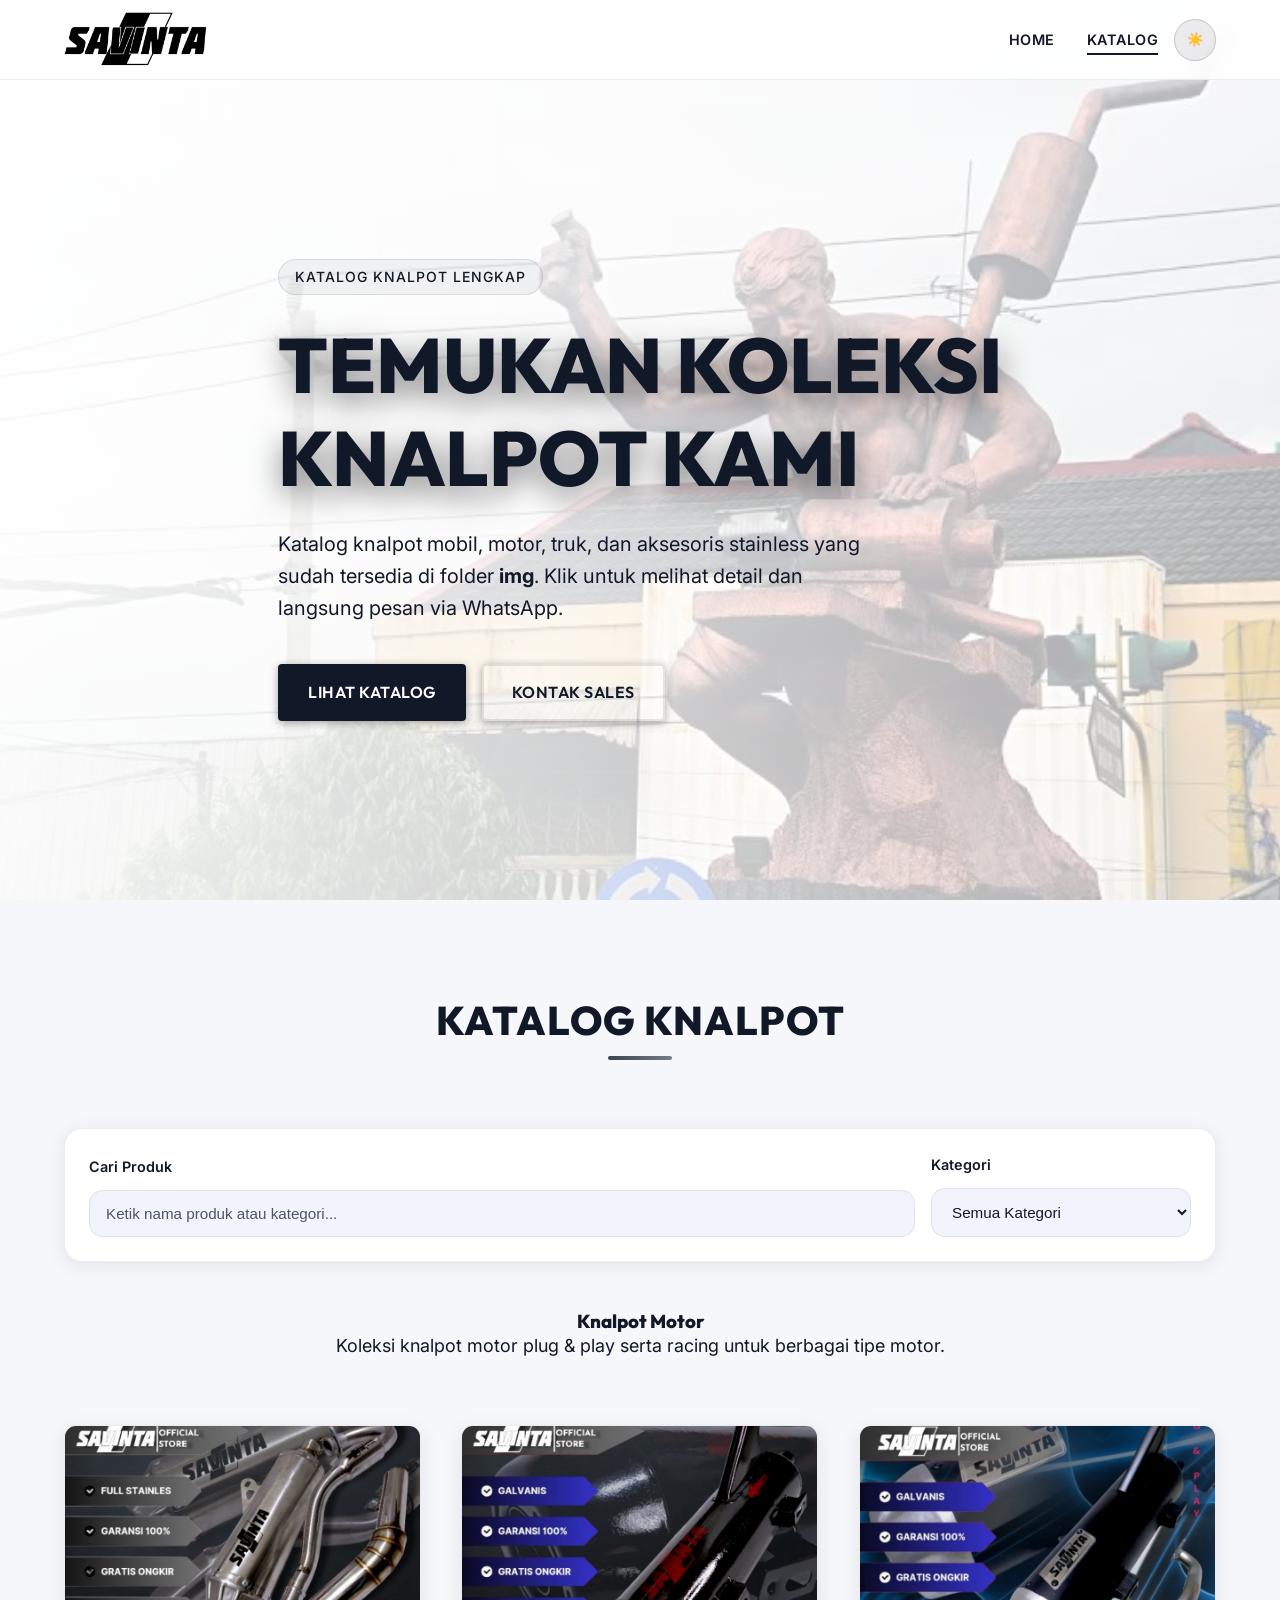
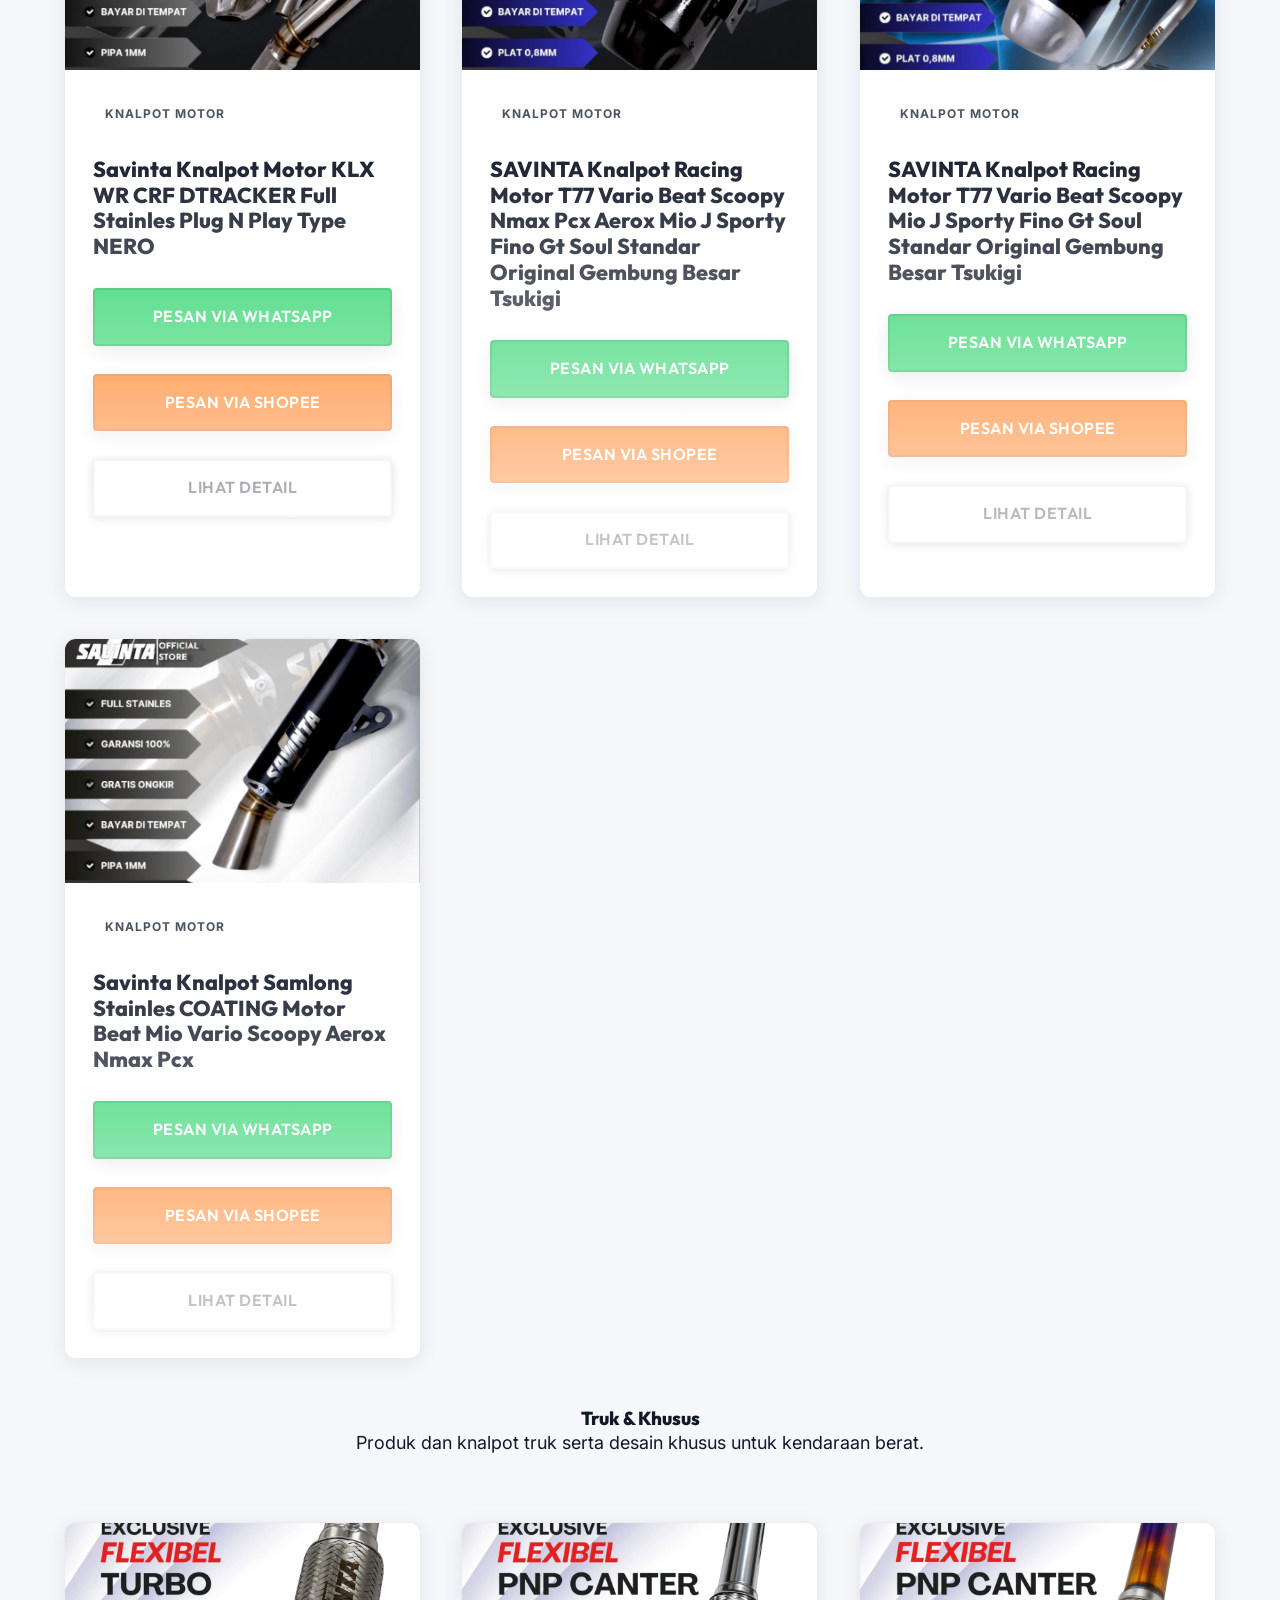
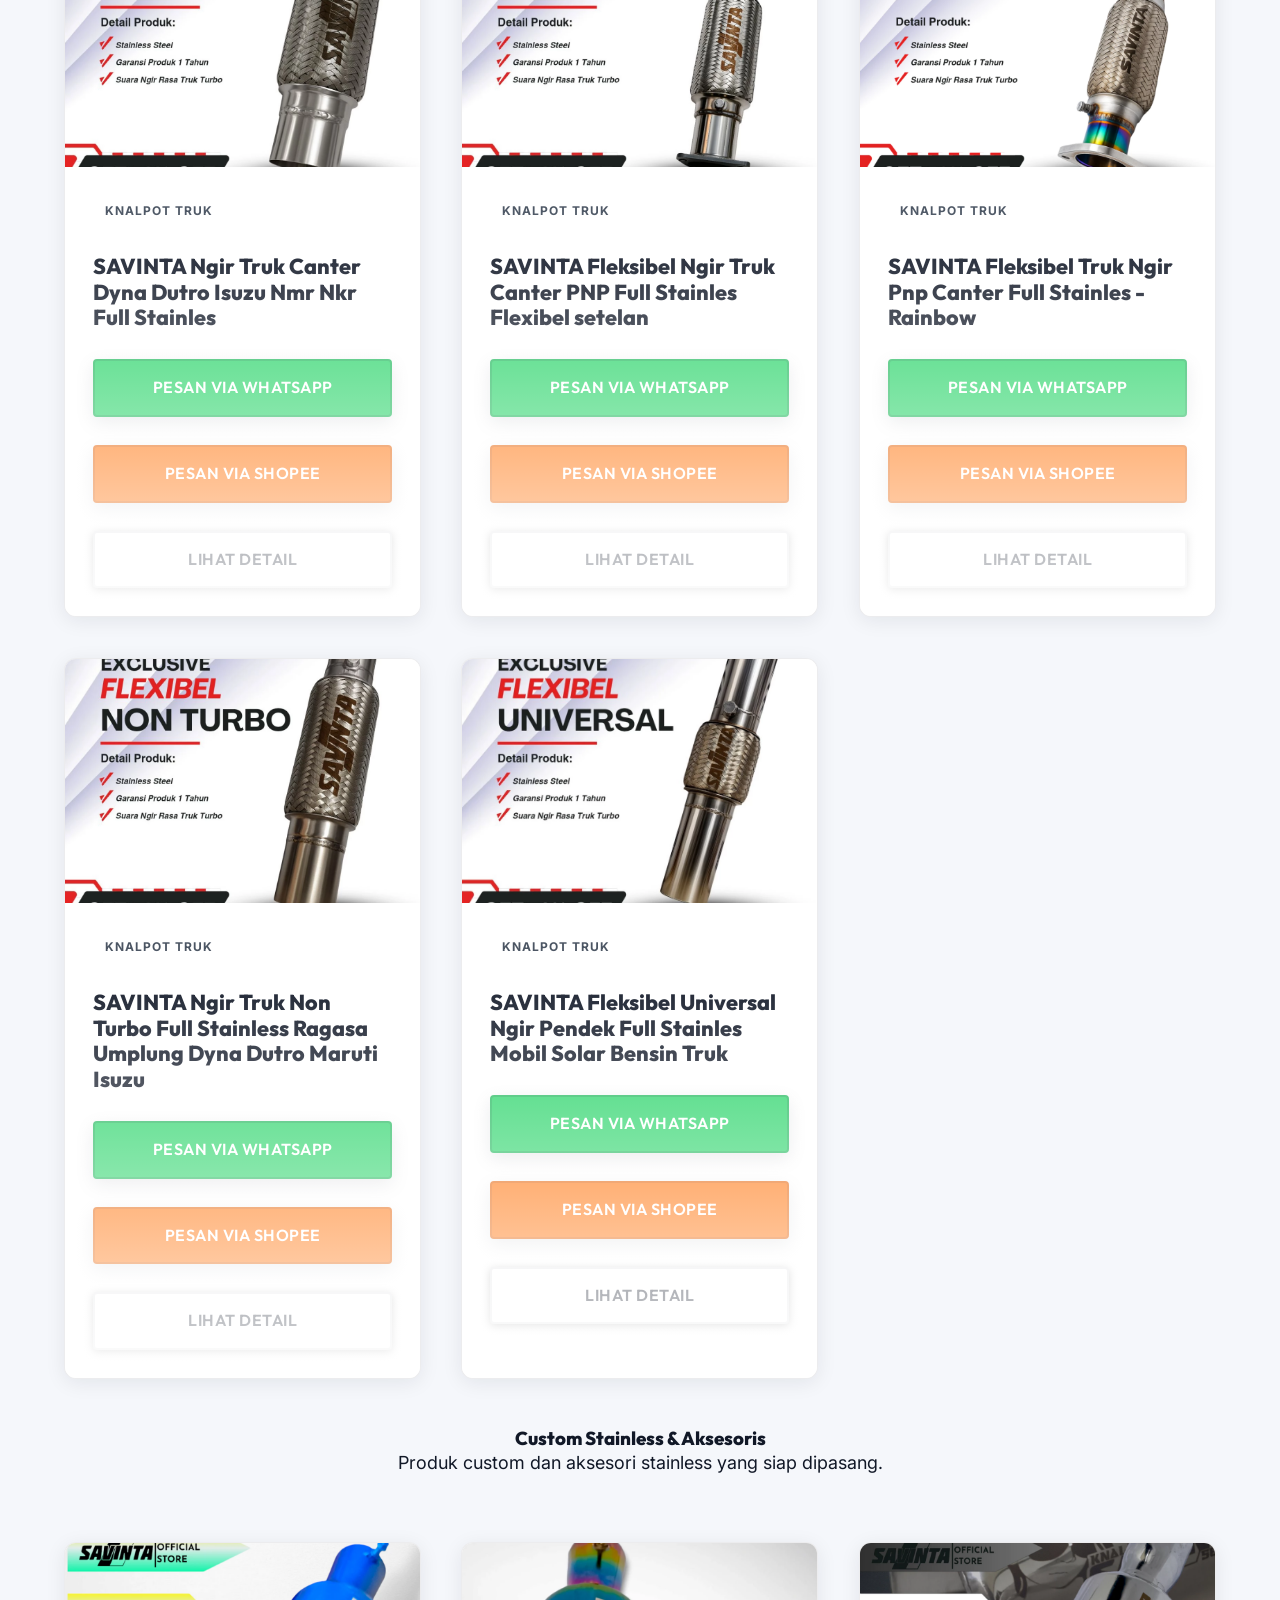
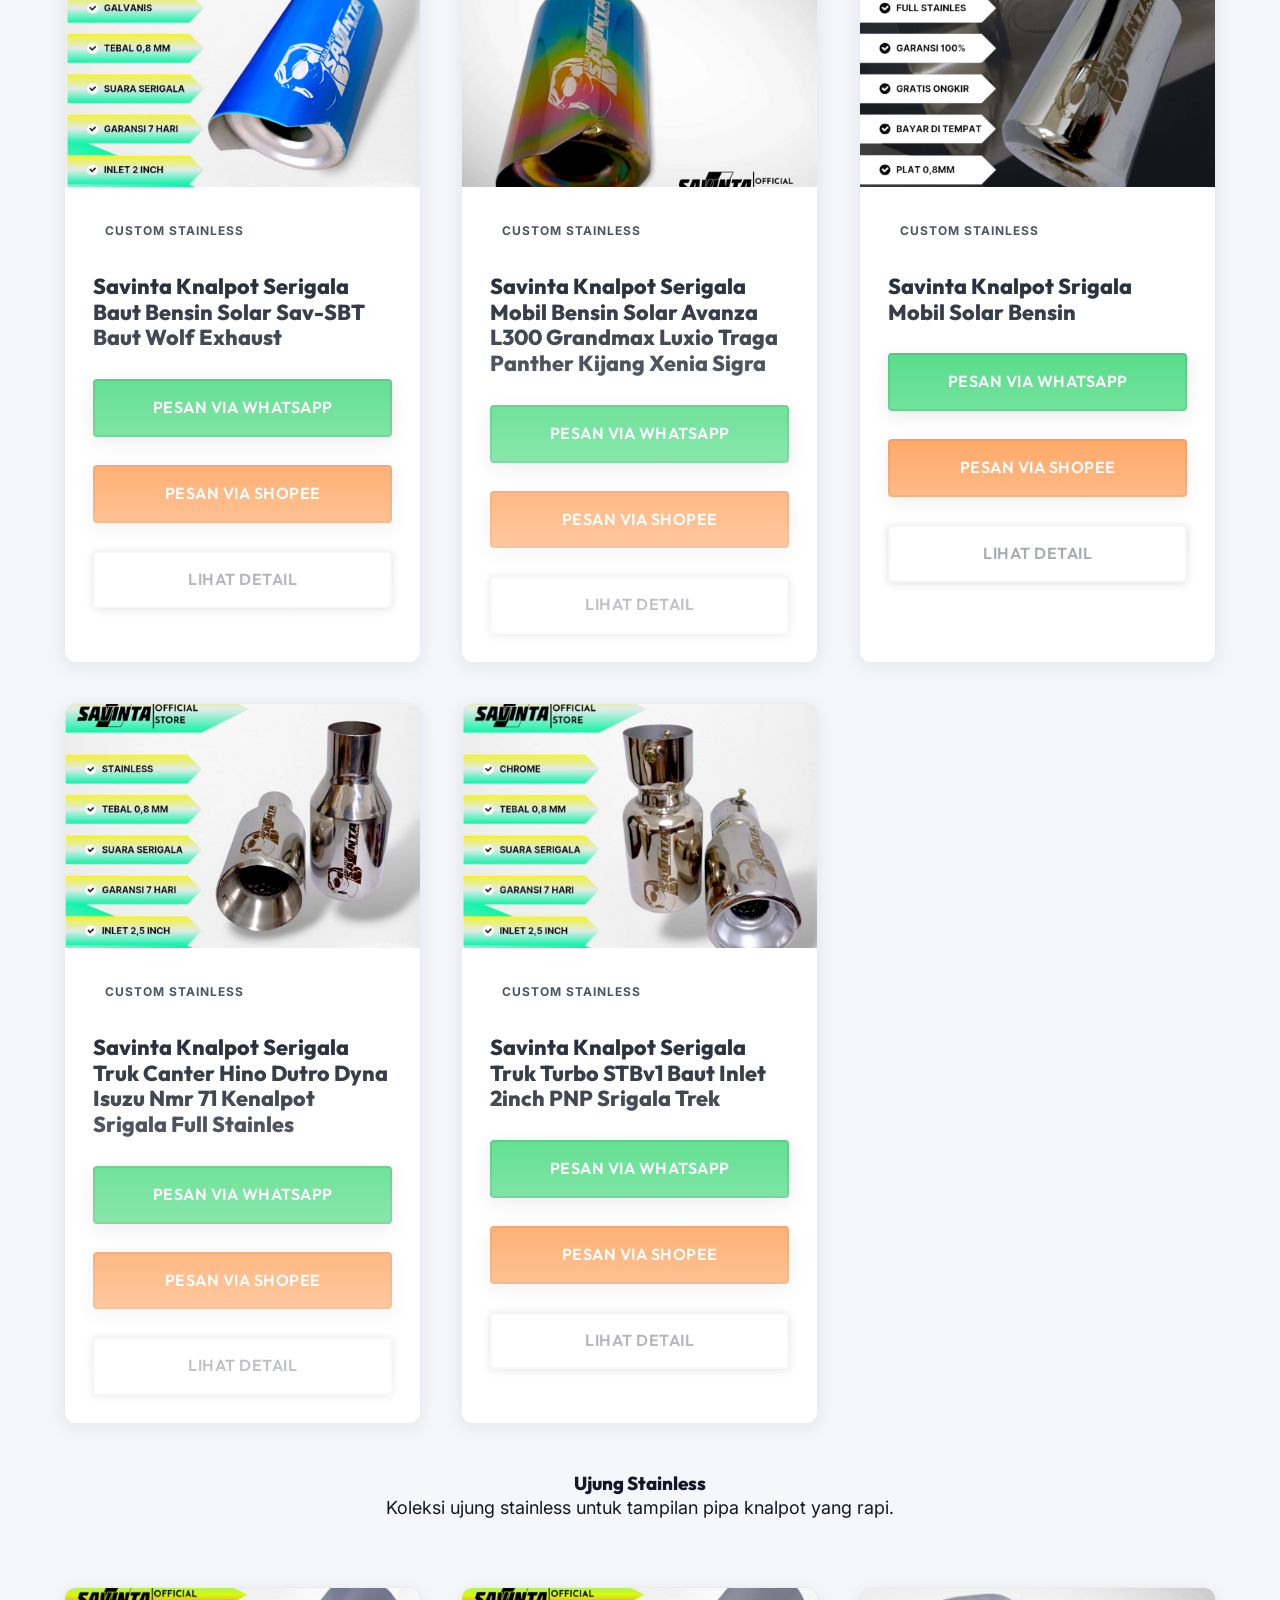
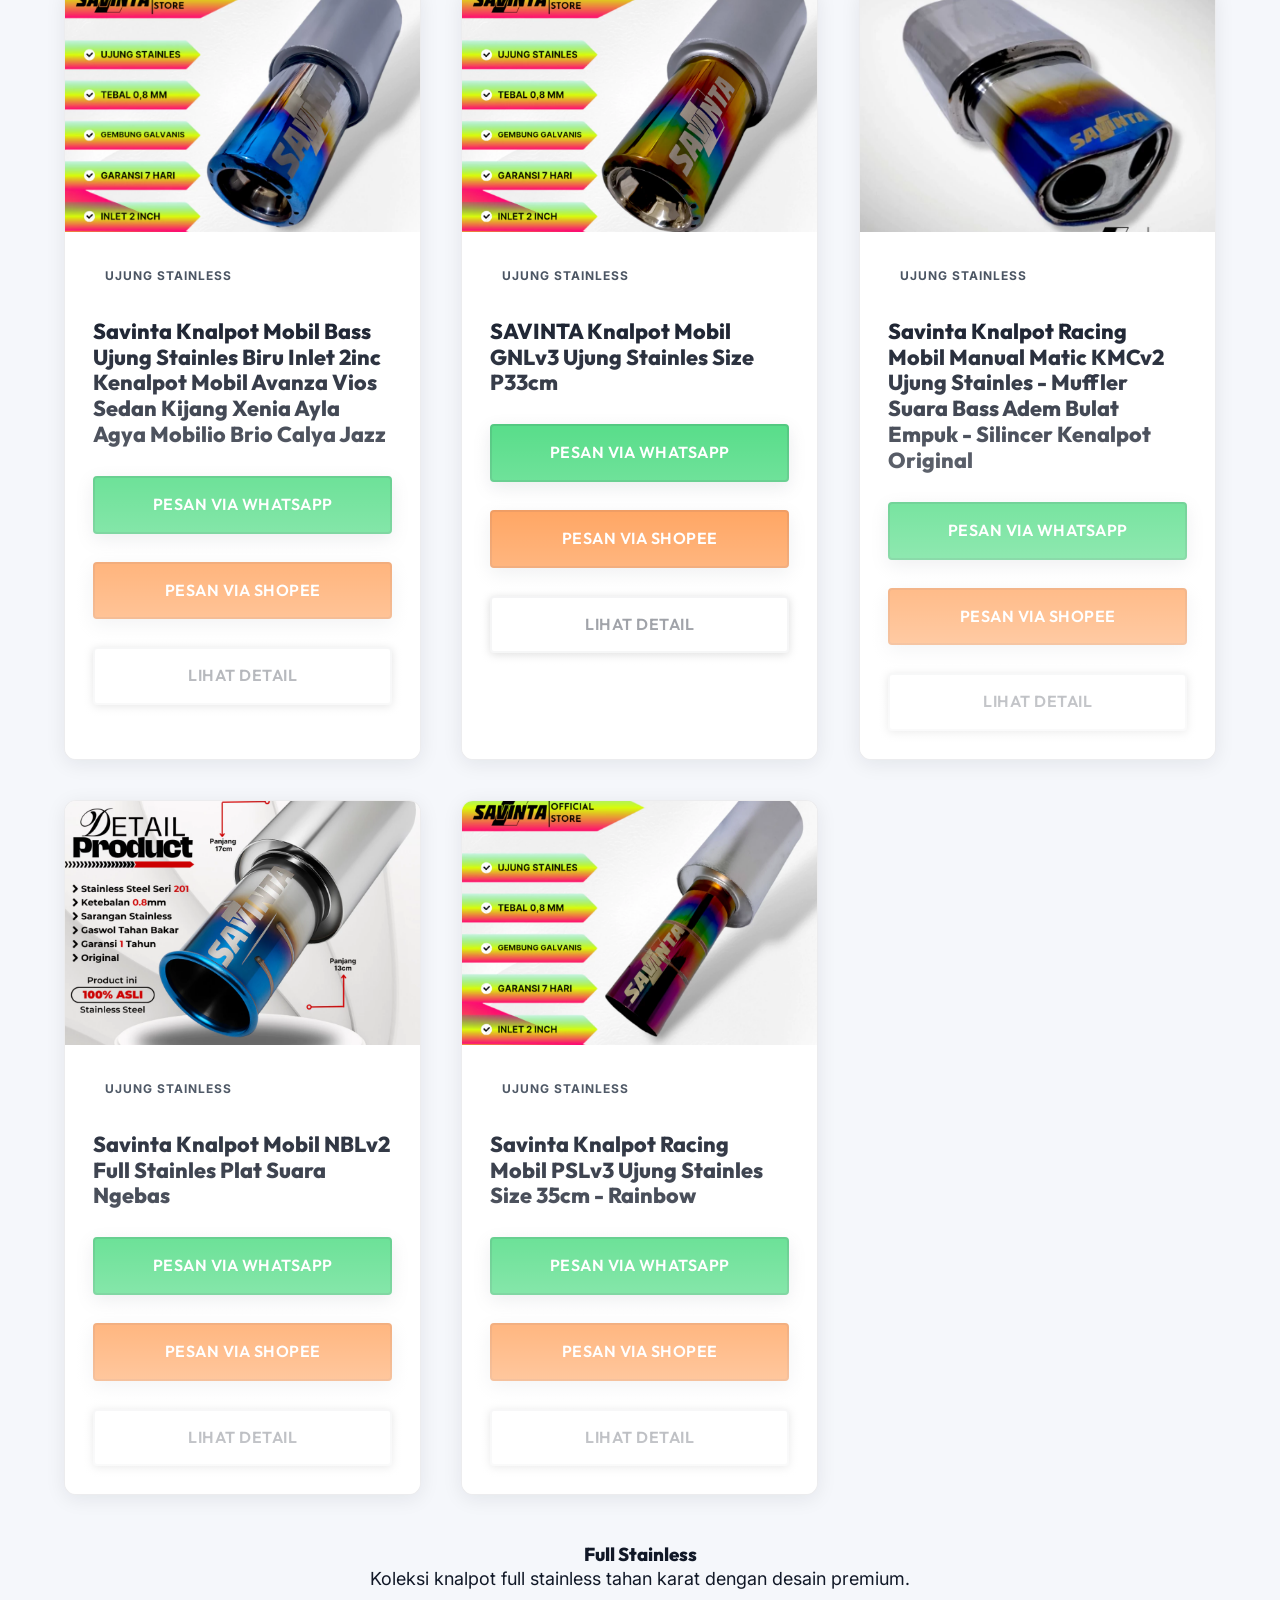
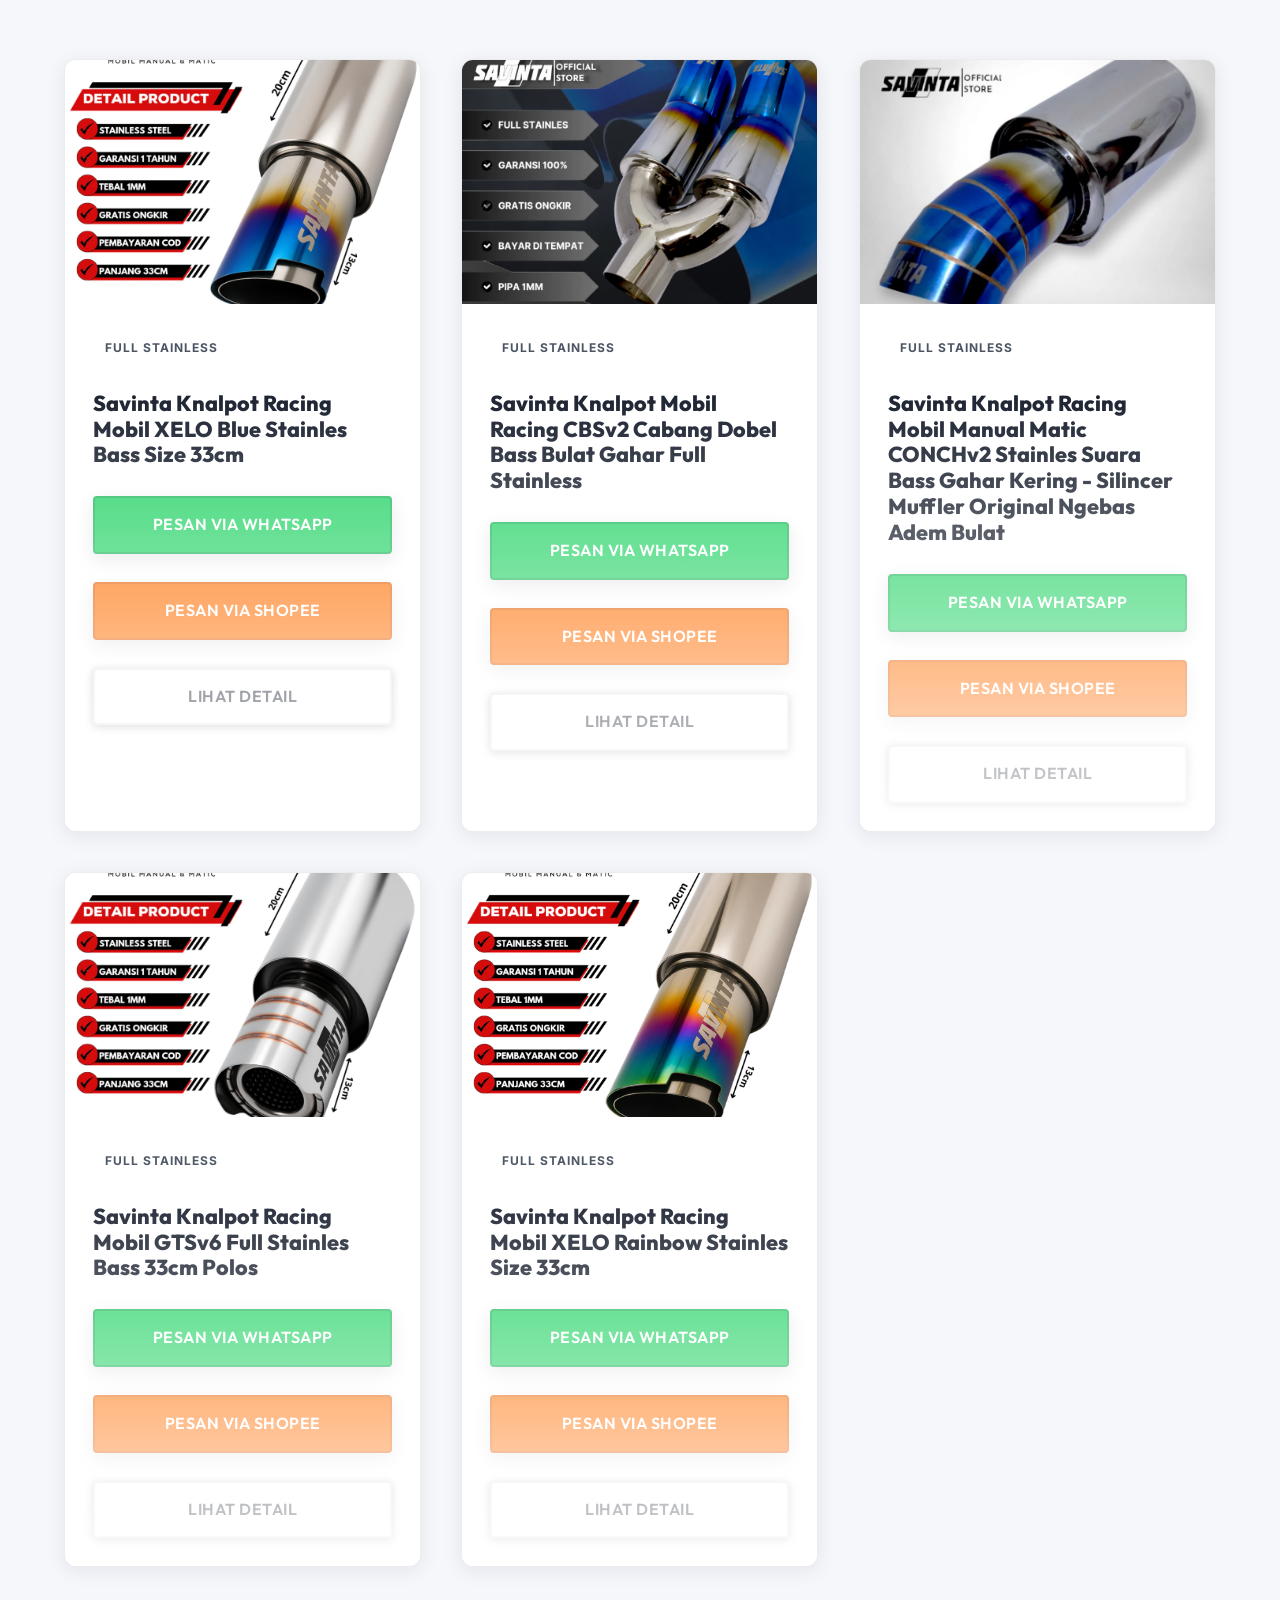
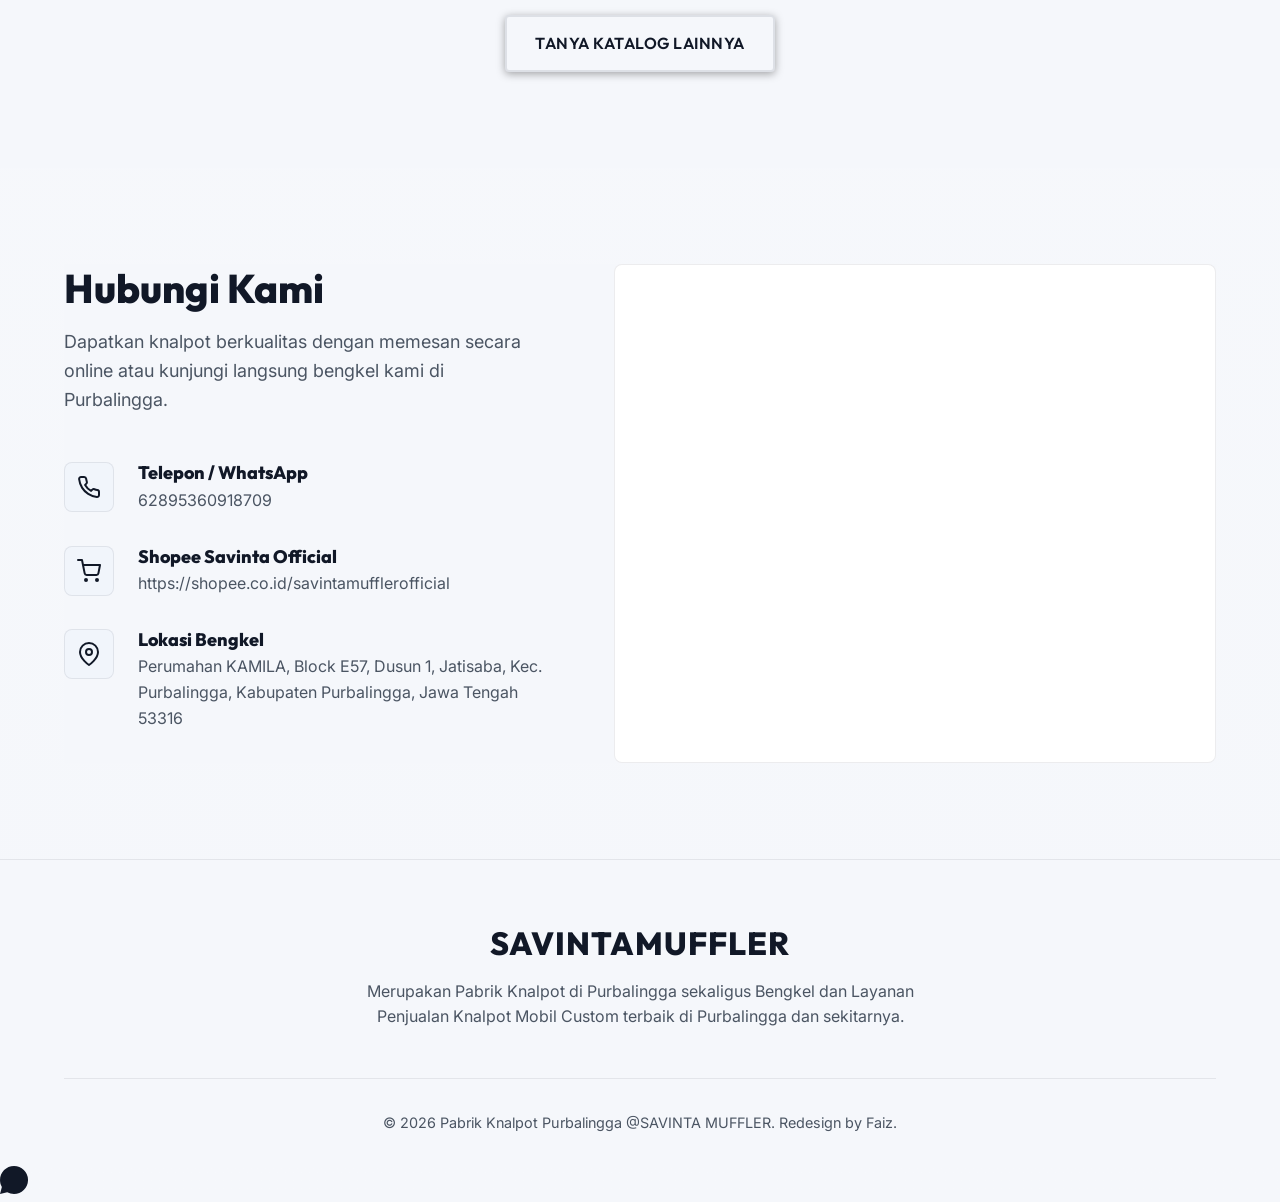
==== commit a264b744: "Update catalog.html" ====
--- a/catalog.html
+++ b/catalog.html
@@ -216,5 +216,20 @@
     });
     </script>
     <script src="script.js"></script>
+
+    <a href="https://wa.me/62895360918709"
+   class="floating-whatsapp"
+   target="_blank">
+
+    <svg xmlns="http://www.w3.org/2000/svg"
+         width="28"
+         height="28"
+         fill="currentColor"
+         viewBox="0 0 16 16">
+      <path d="M13.601 2.326A7.854 7.854 0 0 0 8.004 0C3.58 0 .004 3.576.004 8c0 1.409.368 2.785 1.066 3.998L0 16l4.116-1.055A7.964 7.964 0 0 0 8.004 16c4.423 0 8-3.576 8-8a7.95 7.95 0 0 0-2.403-5.674z"/>
+    </svg>
+
+</a>
 </body>
+    
 </html>
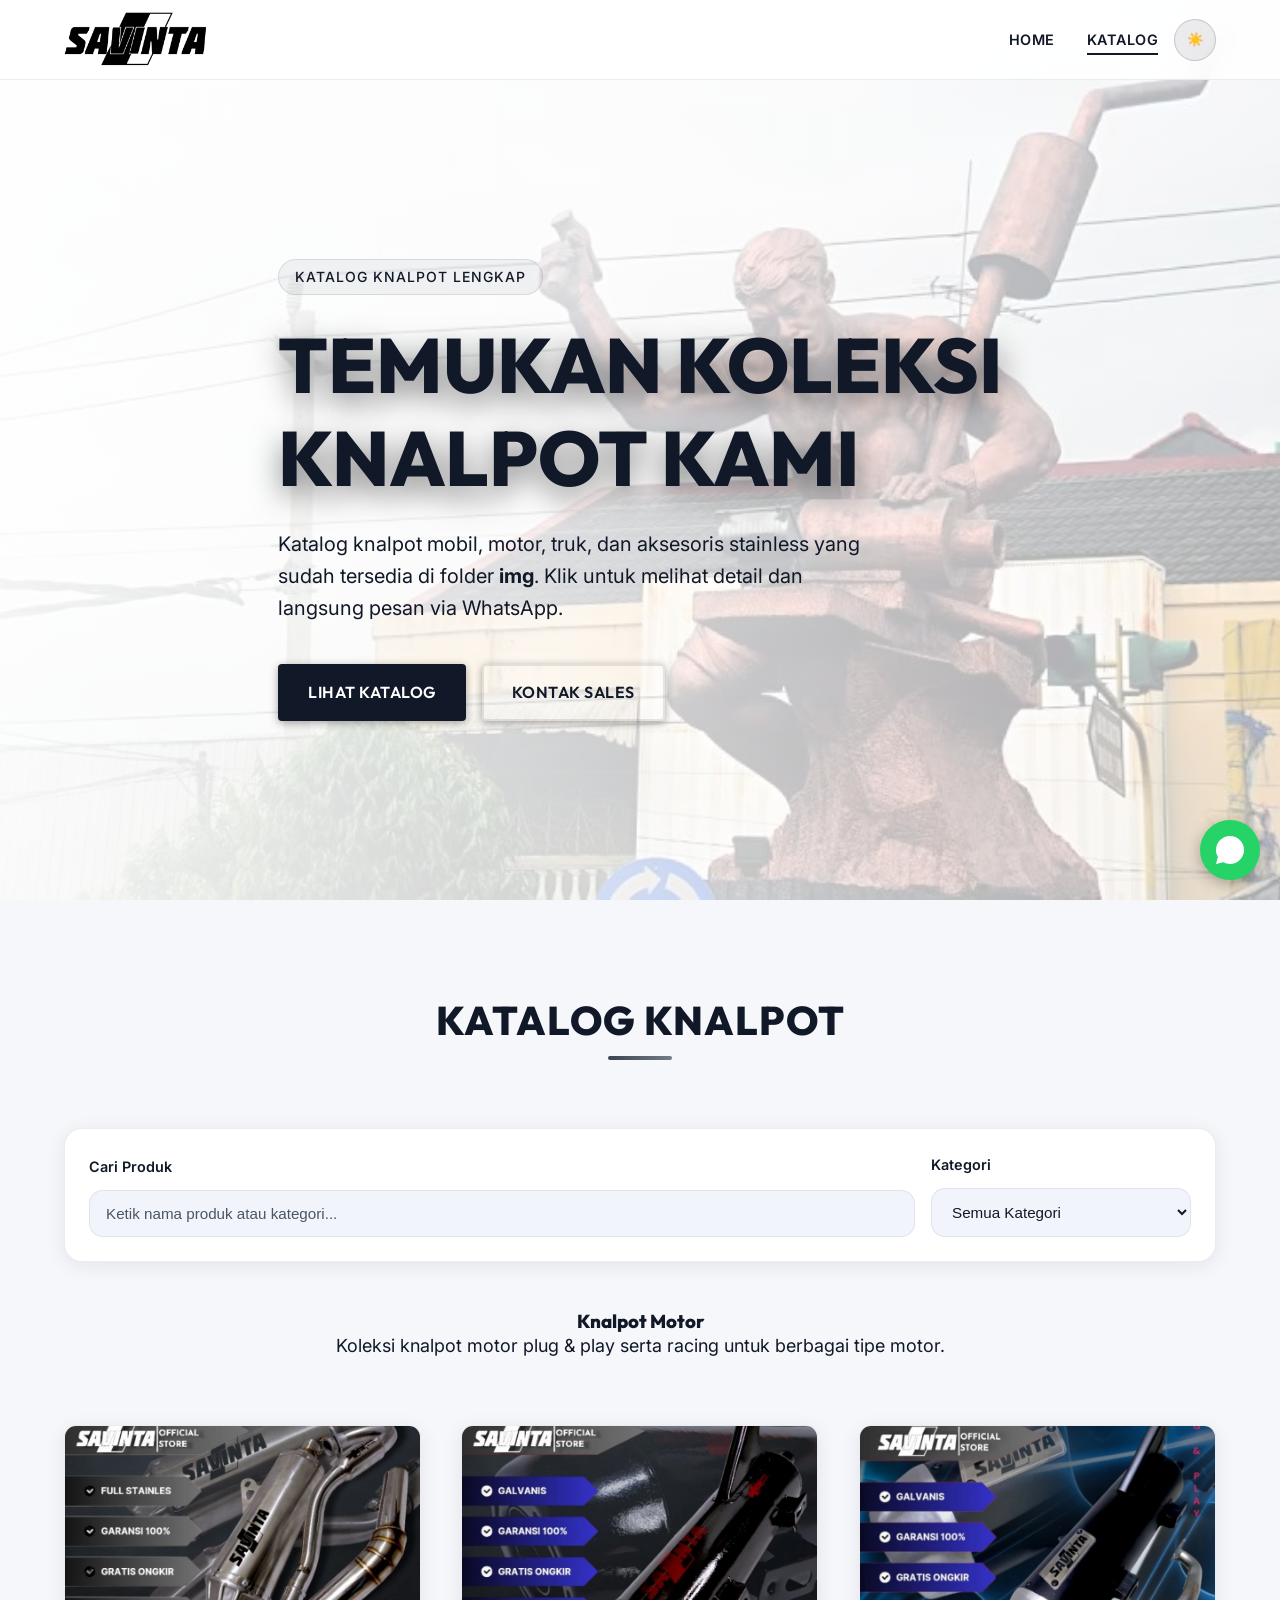
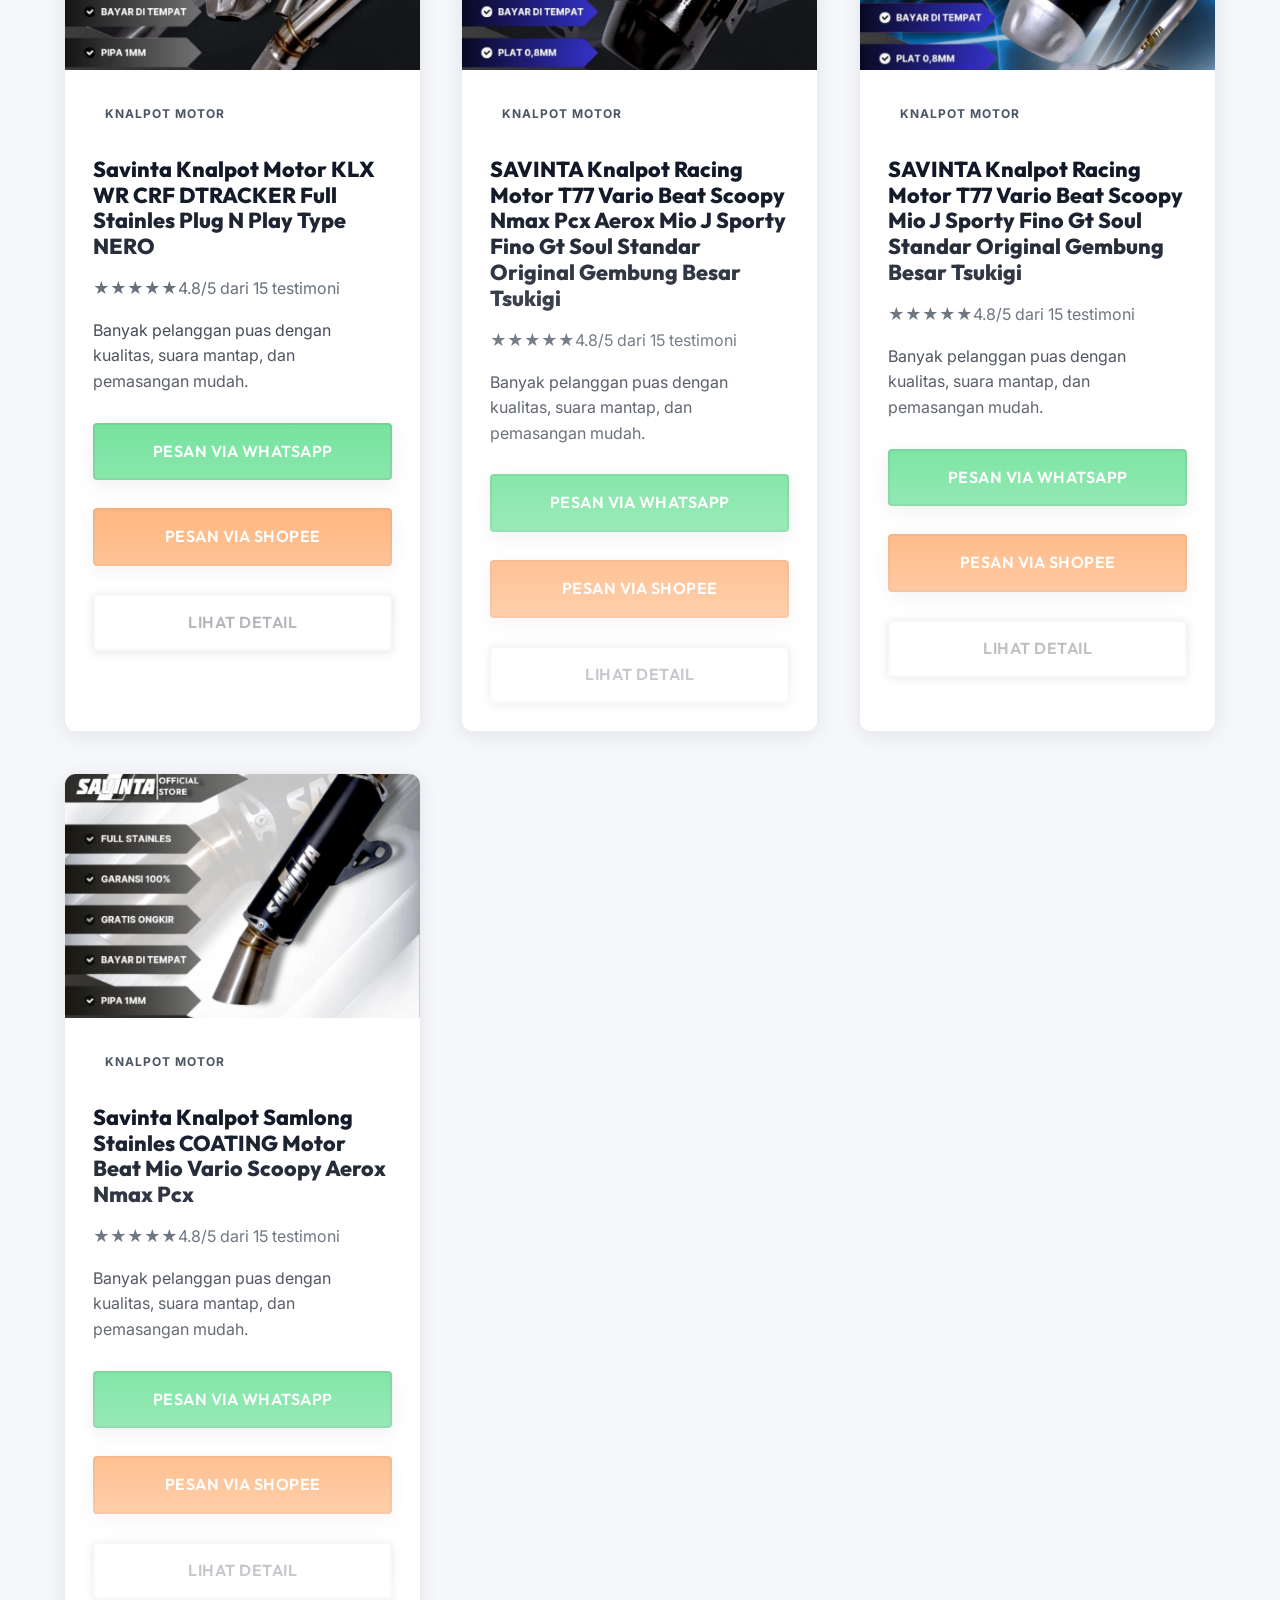
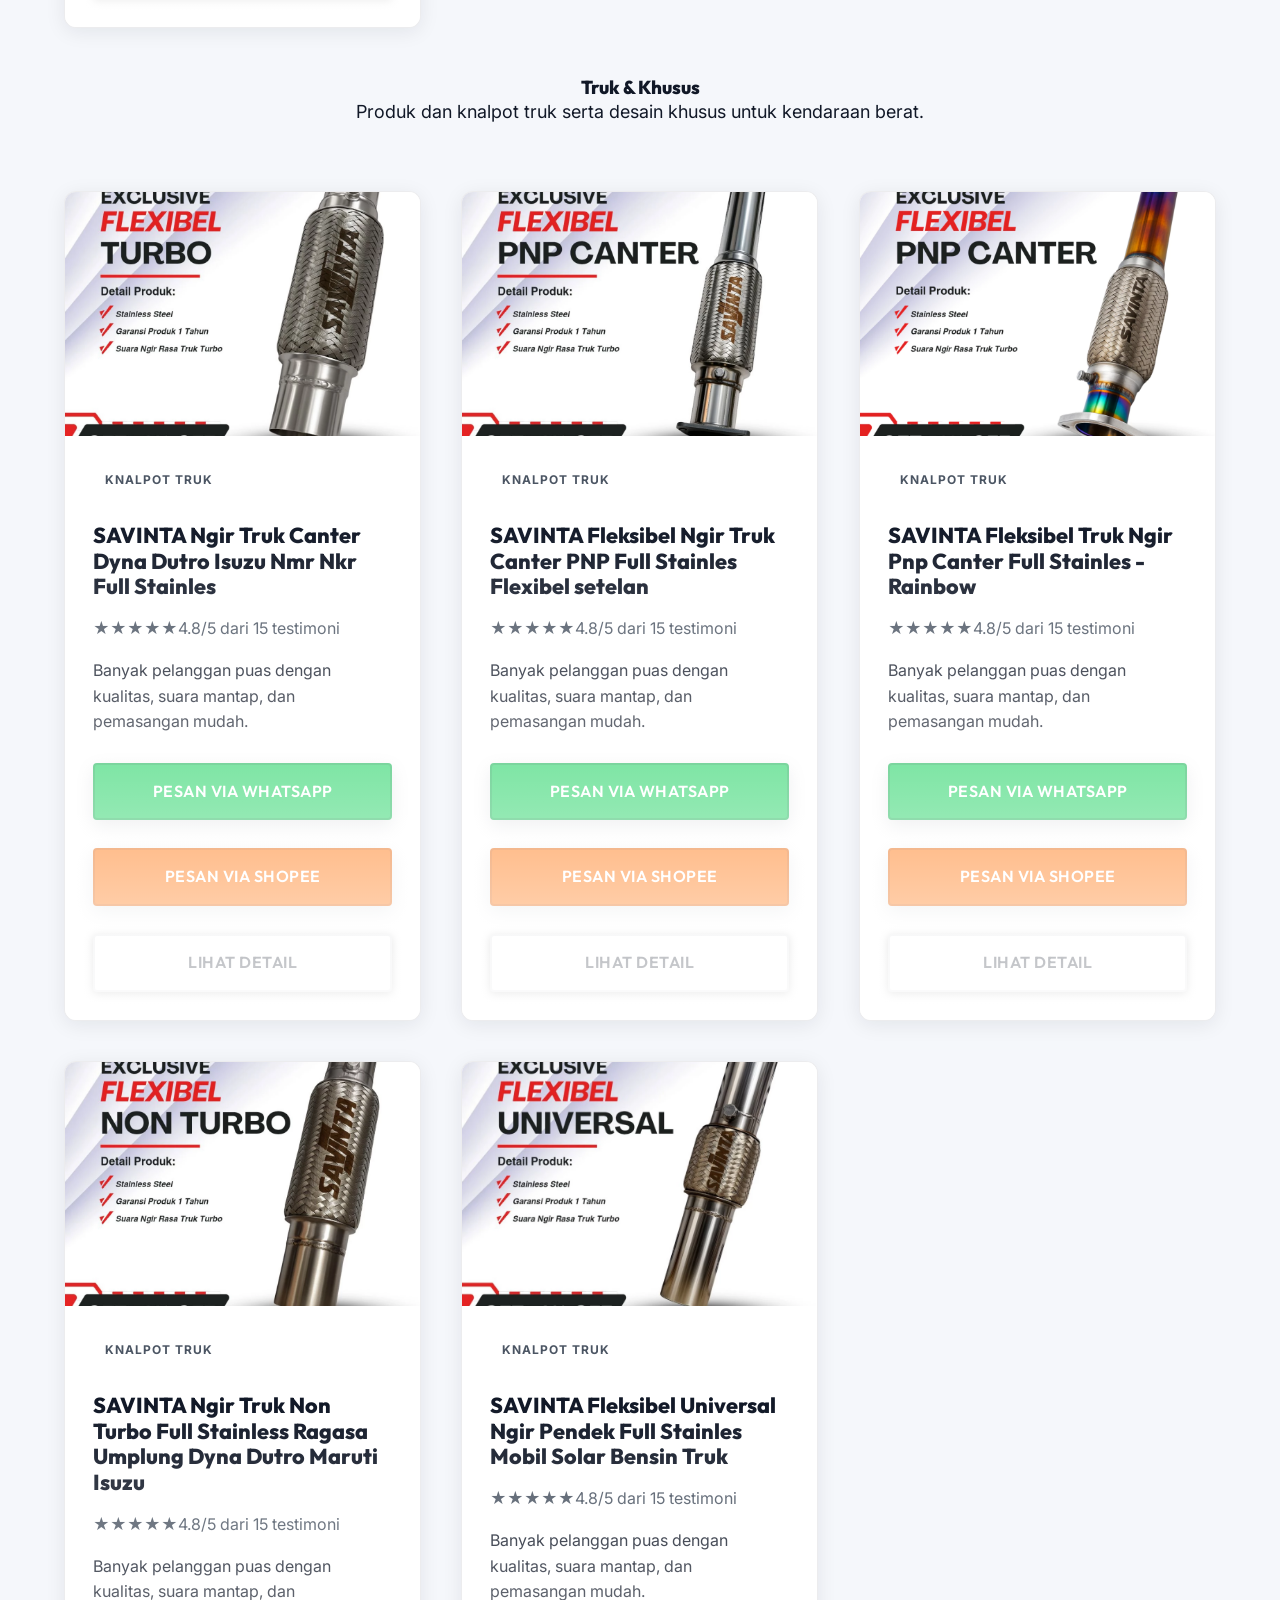
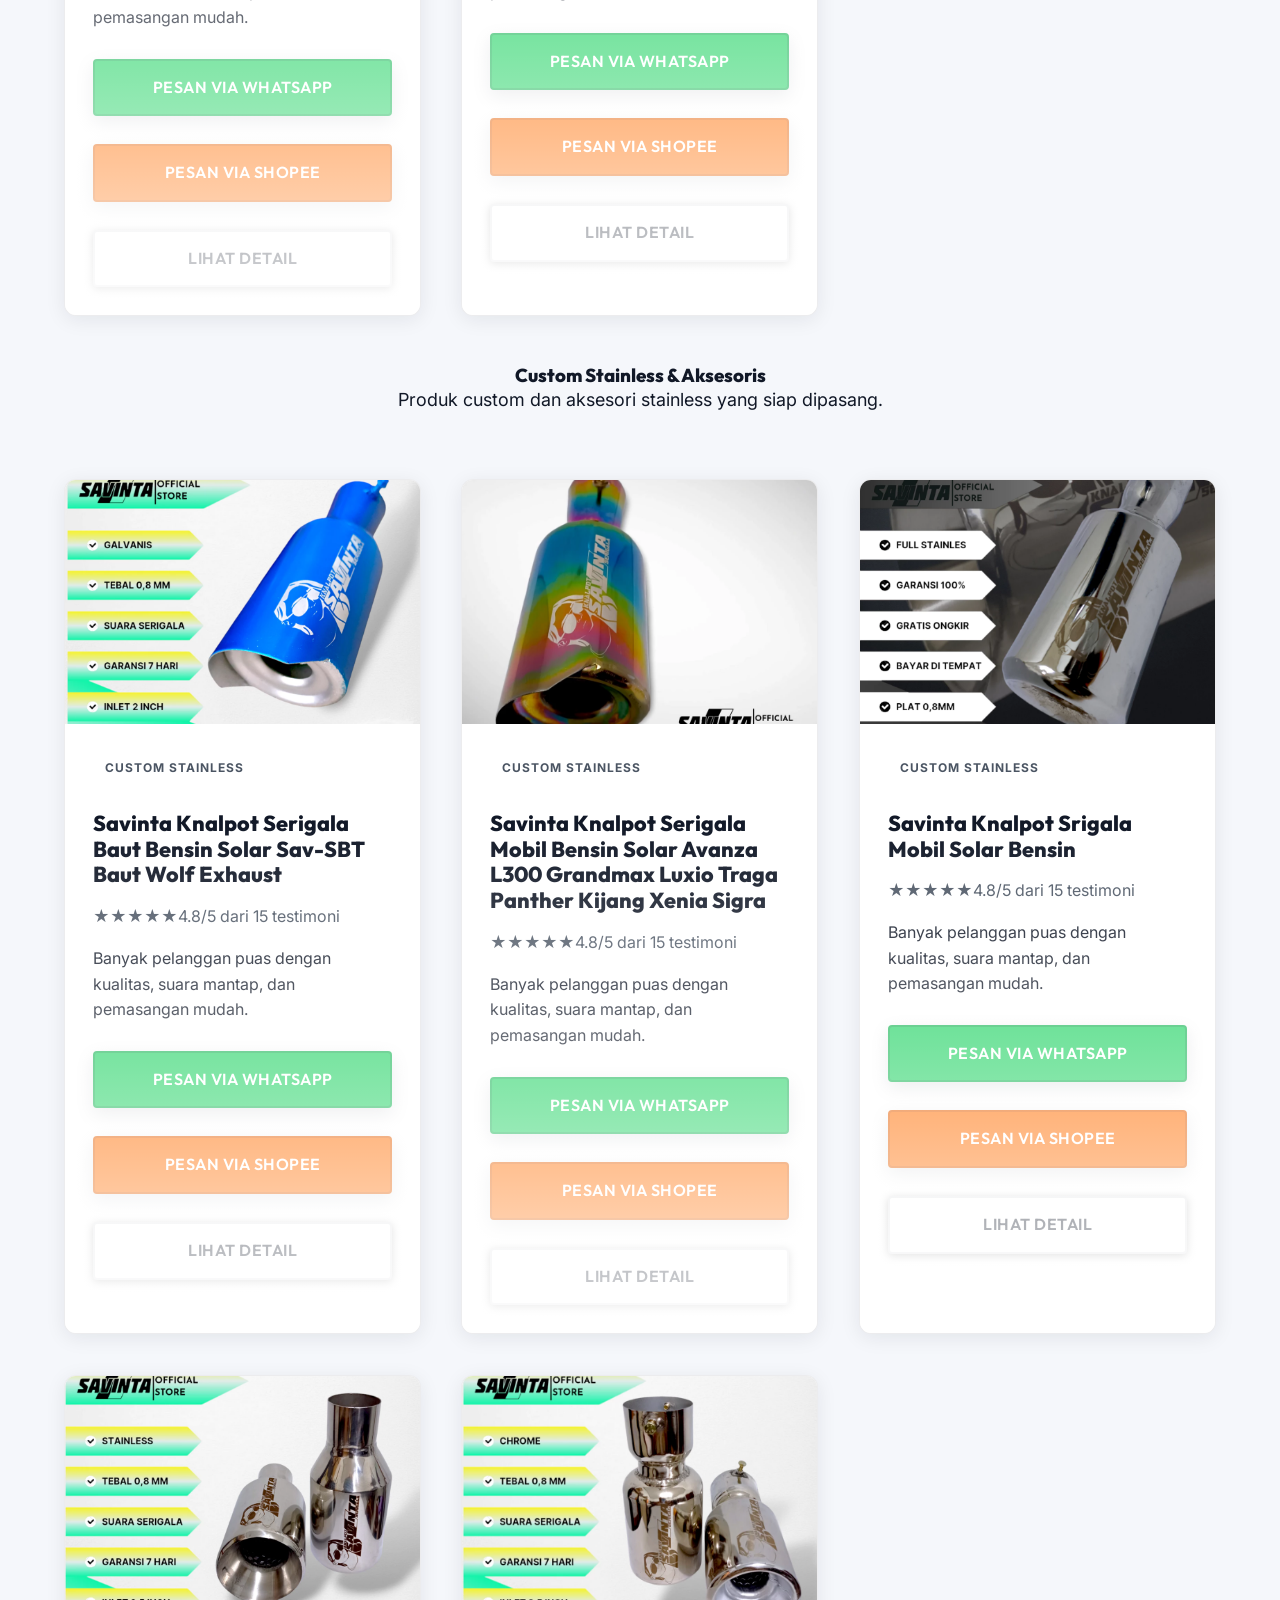
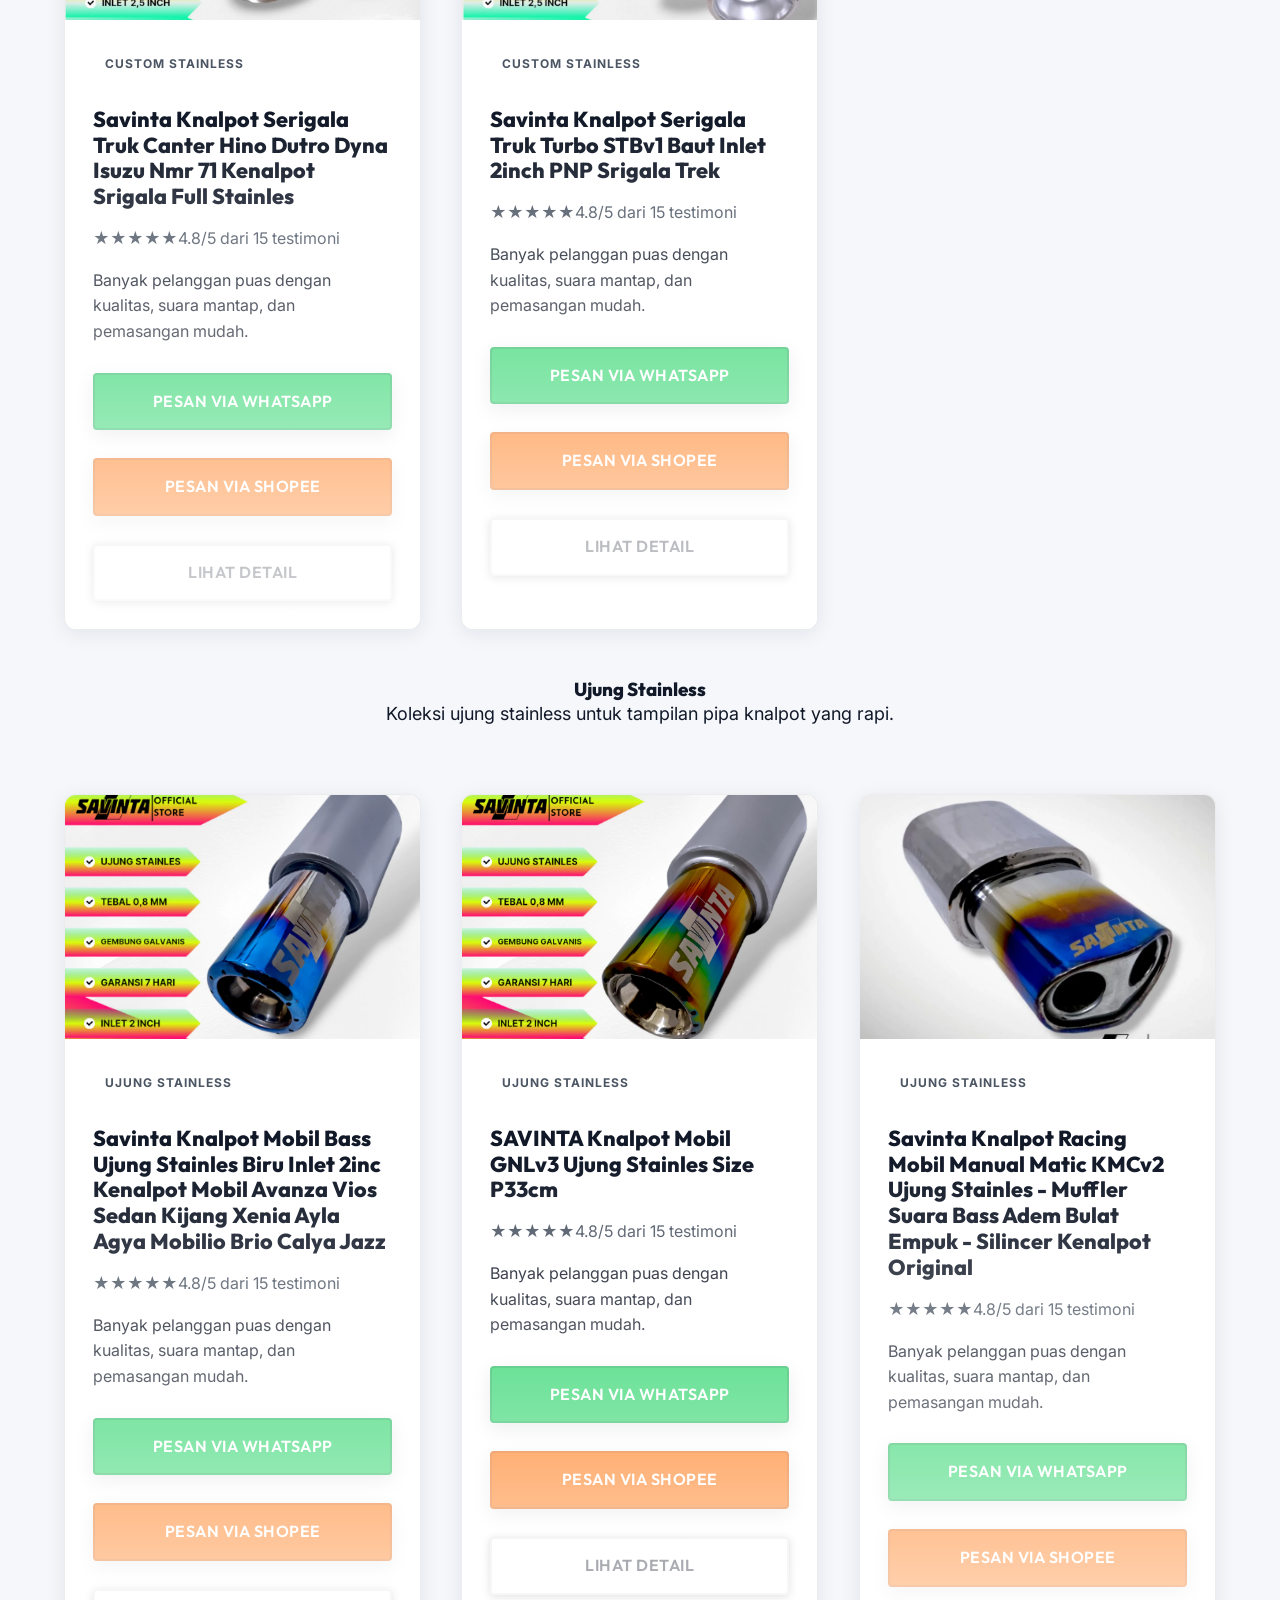
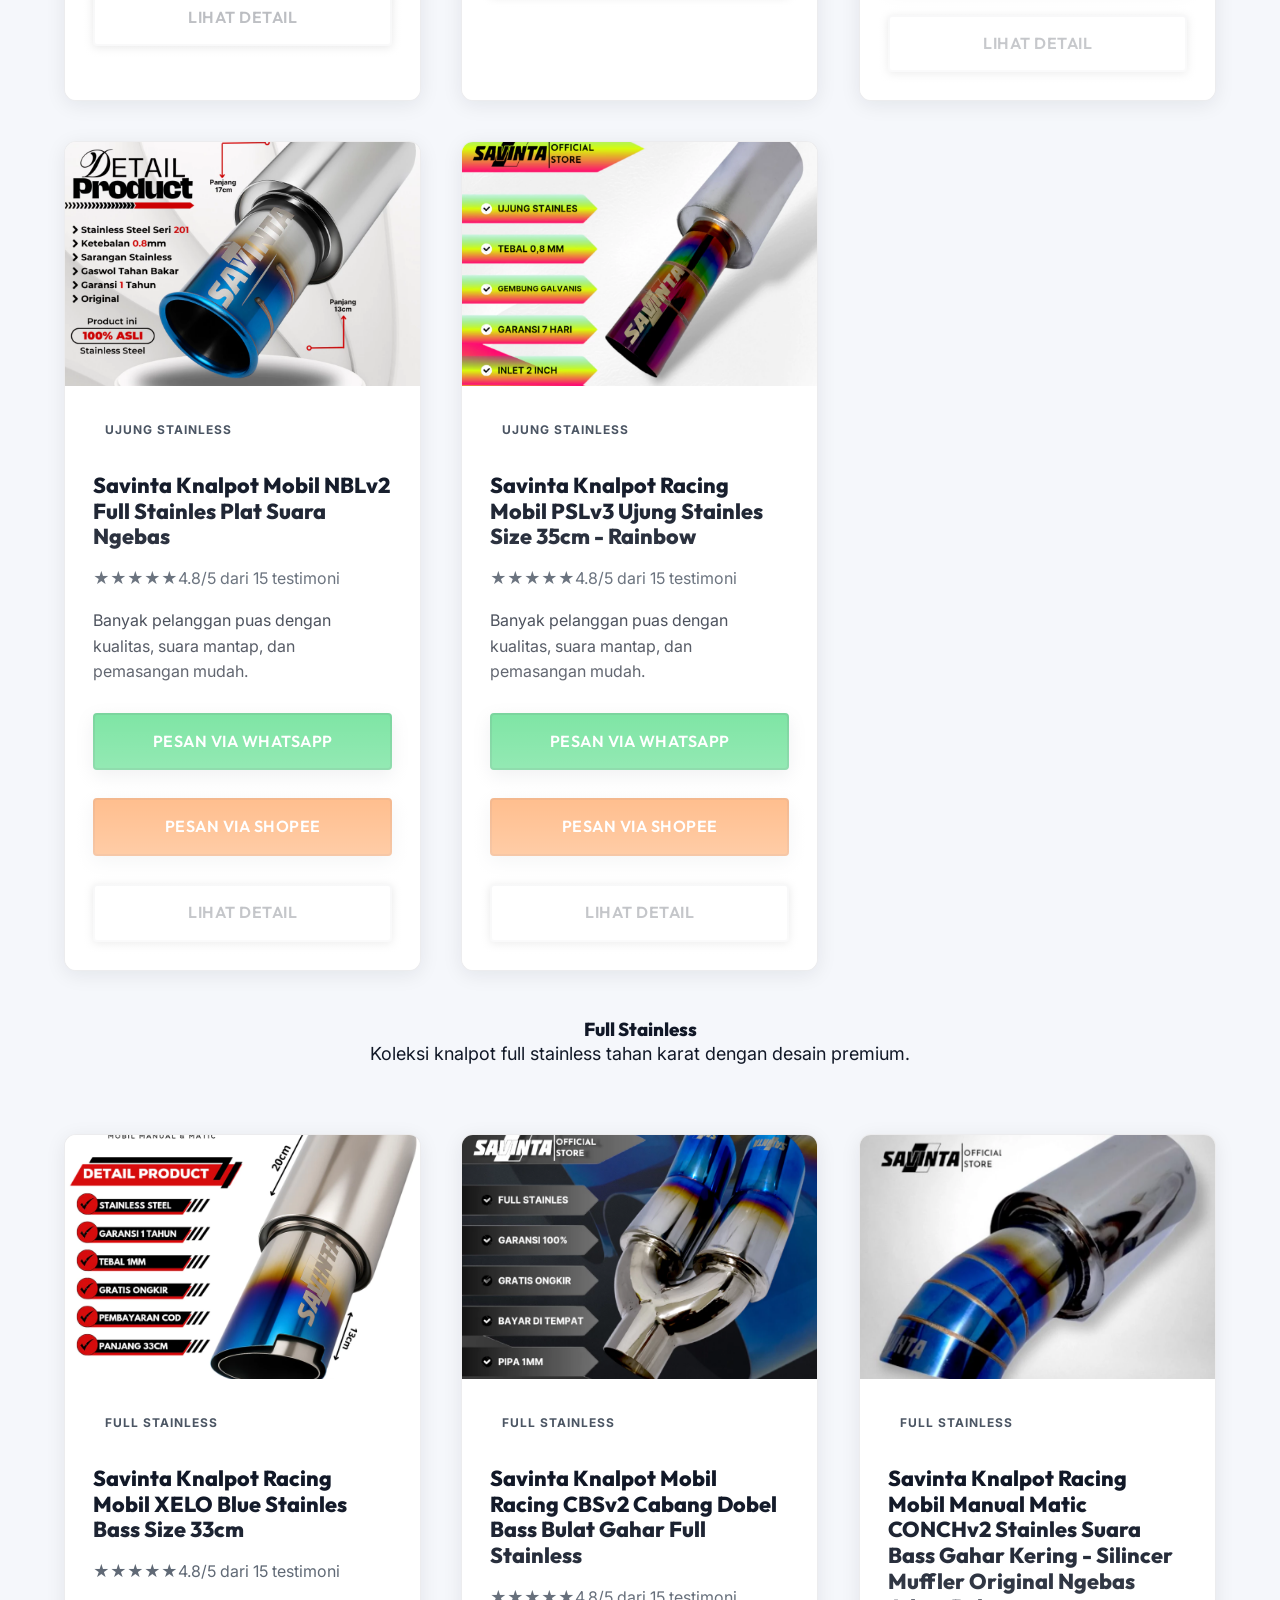
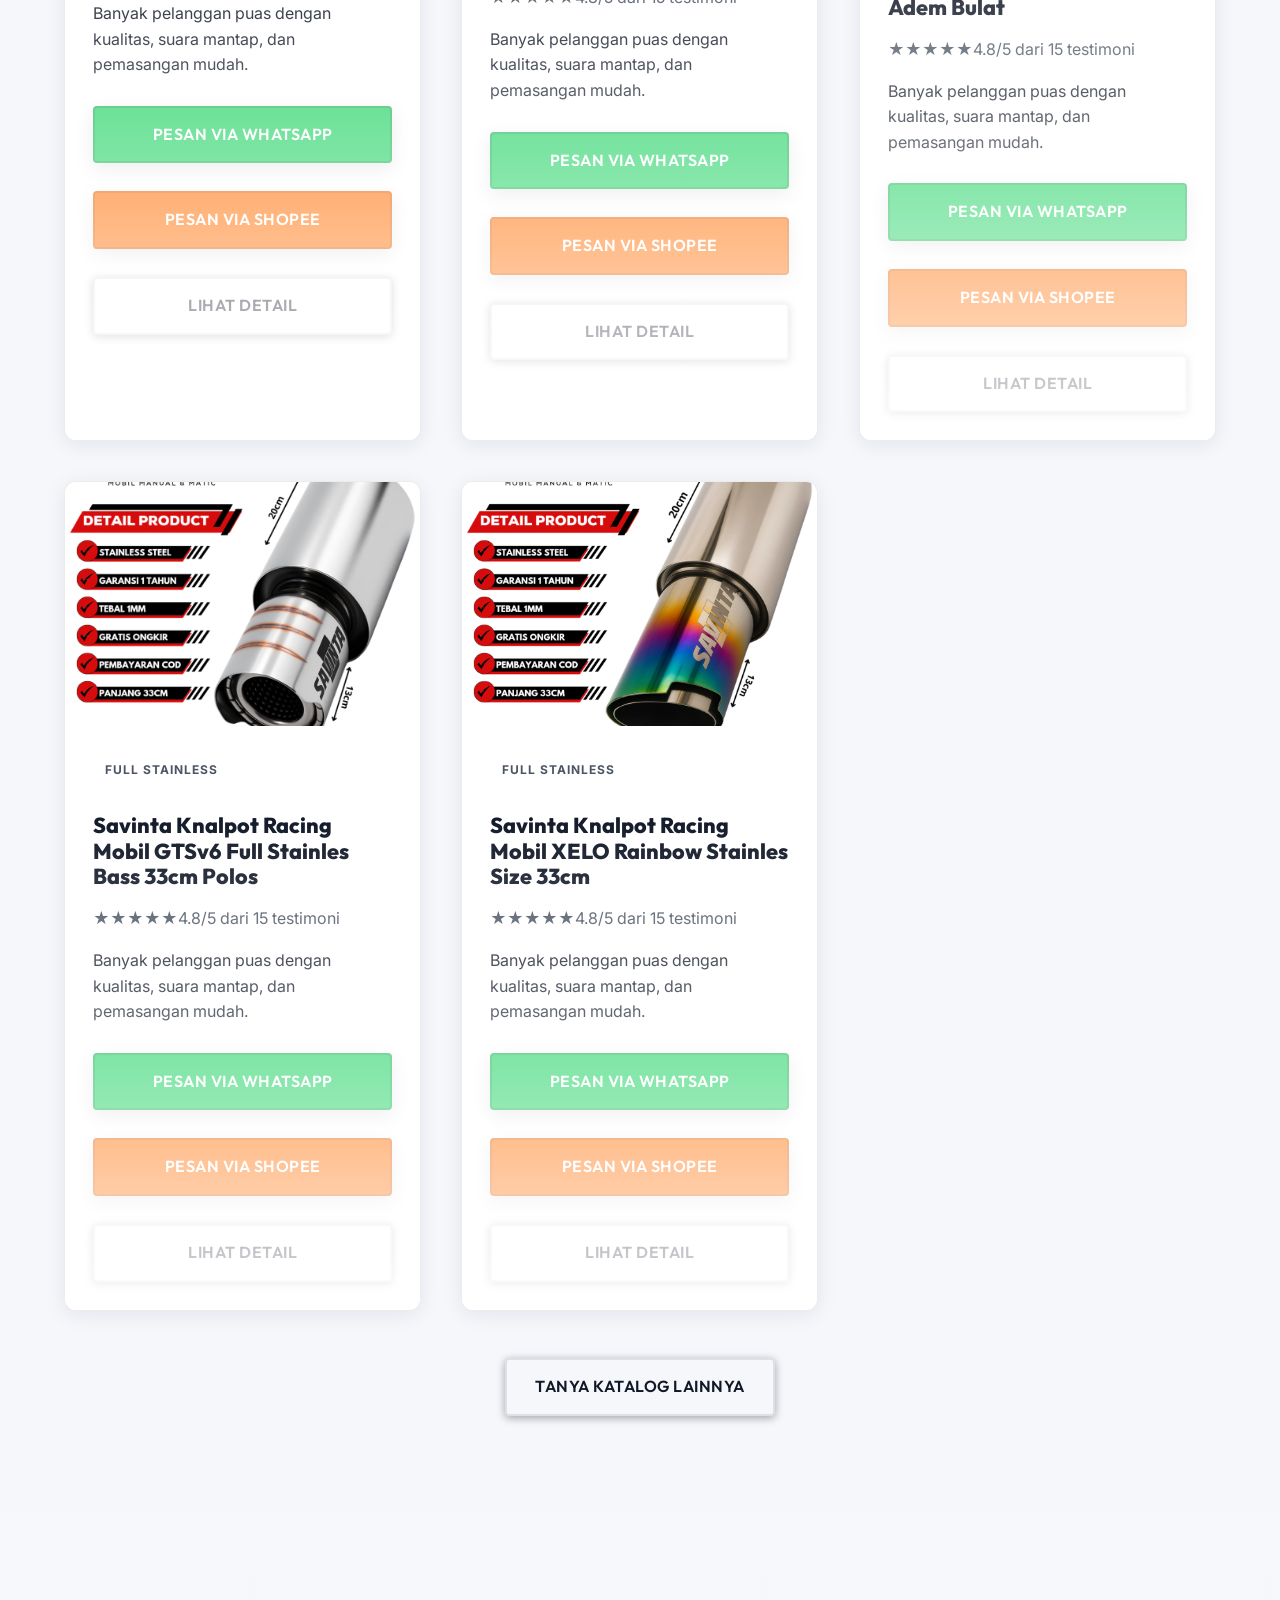
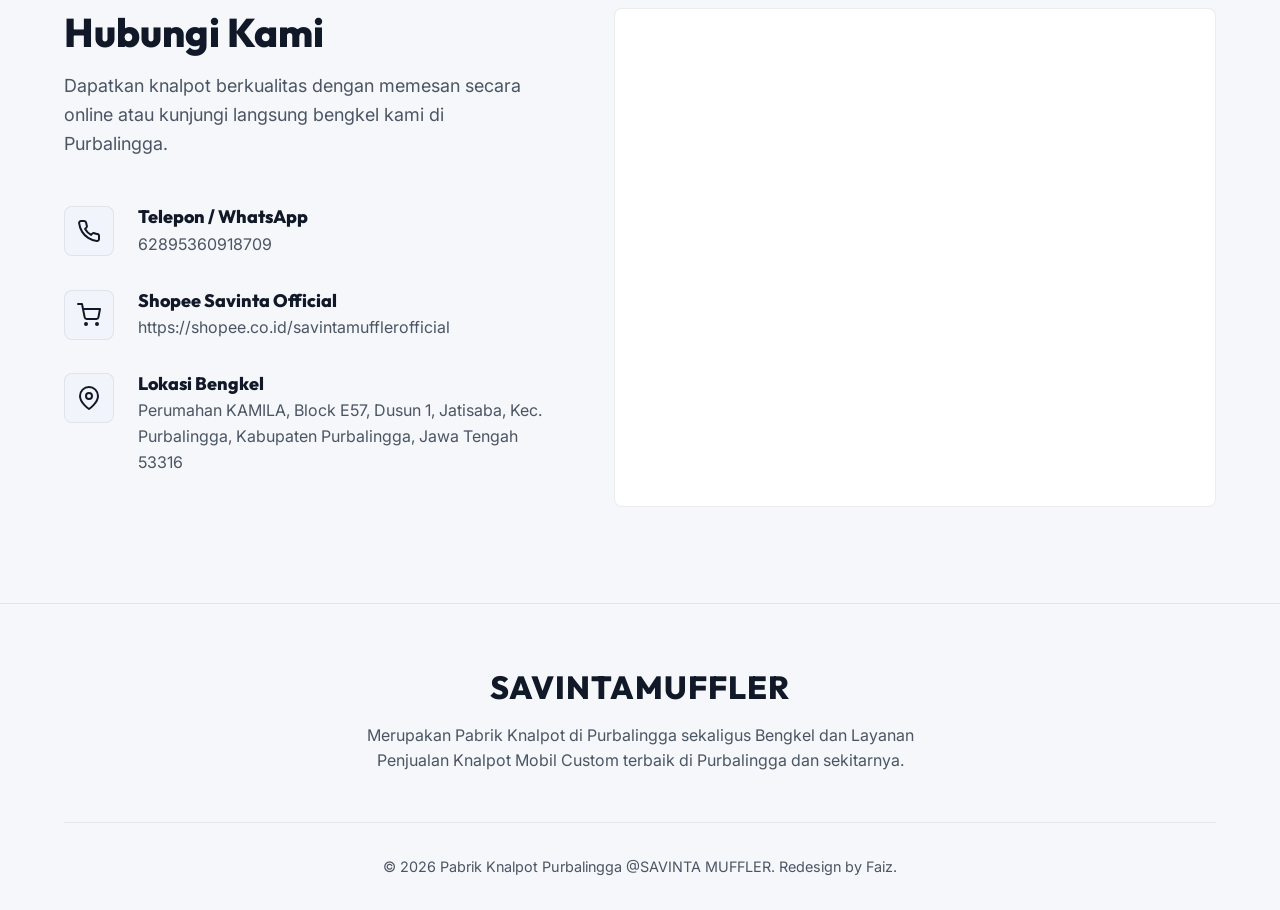
==== commit c19b20e8: "Update catalog.html" ====
--- a/catalog.html
+++ b/catalog.html
@@ -195,6 +195,10 @@
                 card.dataset.productSlug = slug;
                 card.style.transitionDelay = (idx % 6) * 0.1 + 's';
 
+                const ratingText = prod.rating || '4.8/5 dari 15 testimoni';
+                const stars = prod.stars || '★★★★★';
+                const reviewText = prod.review || 'Banyak pelanggan puas dengan kualitas, suara mantap, dan pemasangan mudah.';
+
                 card.innerHTML = `
                     <div class="product-image">
                         <img src="${prod.image}" alt="${escapeHtml(prod.title)}">
@@ -202,6 +206,8 @@
                     <div class="product-info">
                         <span class="product-category">${escapeHtml(prod.category)}</span>
                         <h3>${escapeHtml(prod.title)}</h3>
+                        <div class="product-rating"><span class="stars">${escapeHtml(stars)}</span><span class="rating-text">${escapeHtml(ratingText)}</span></div>
+                        <p class="product-review">${escapeHtml(reviewText)}</p>
                         <a class="btn btn-whatsapp btn-full" target="_blank" href="https://api.whatsapp.com/send?phone=62895360918709&text=${encodeURIComponent(prod.whatsapp)}">Pesan via WhatsApp</a>
                         <a class="btn btn-shopee btn-full" data-shopee-for="${slug}" target="_blank" href="${prod.shopee || '#'}">Pesan via Shopee</a>
                         <a href="product.html?id=${slug}" class="btn btn-secondary btn-full">Lihat Detail</a>
--- a/style.css
+++ b/style.css
@@ -1398,3 +1398,34 @@
         padding: 4rem 0;
     }
 }
+.floating-whatsapp {
+    position: fixed !important;
+    right: 20px !important;
+    bottom: 20px !important;
+    left: auto !important;
+    top: auto !important;
+
+    width: 60px;
+    height: 60px;
+
+    background: #25D366;
+
+    border-radius: 50%;
+
+    display: flex;
+    align-items: center;
+    justify-content: center;
+
+    color: white;
+    text-decoration: none;
+
+    z-index: 99999;
+
+    box-shadow: 0 4px 15px rgba(0,0,0,0.3);
+
+    transition: 0.3s;
+}
+
+.floating-whatsapp:hover {
+    transform: scale(1.1);
+}
